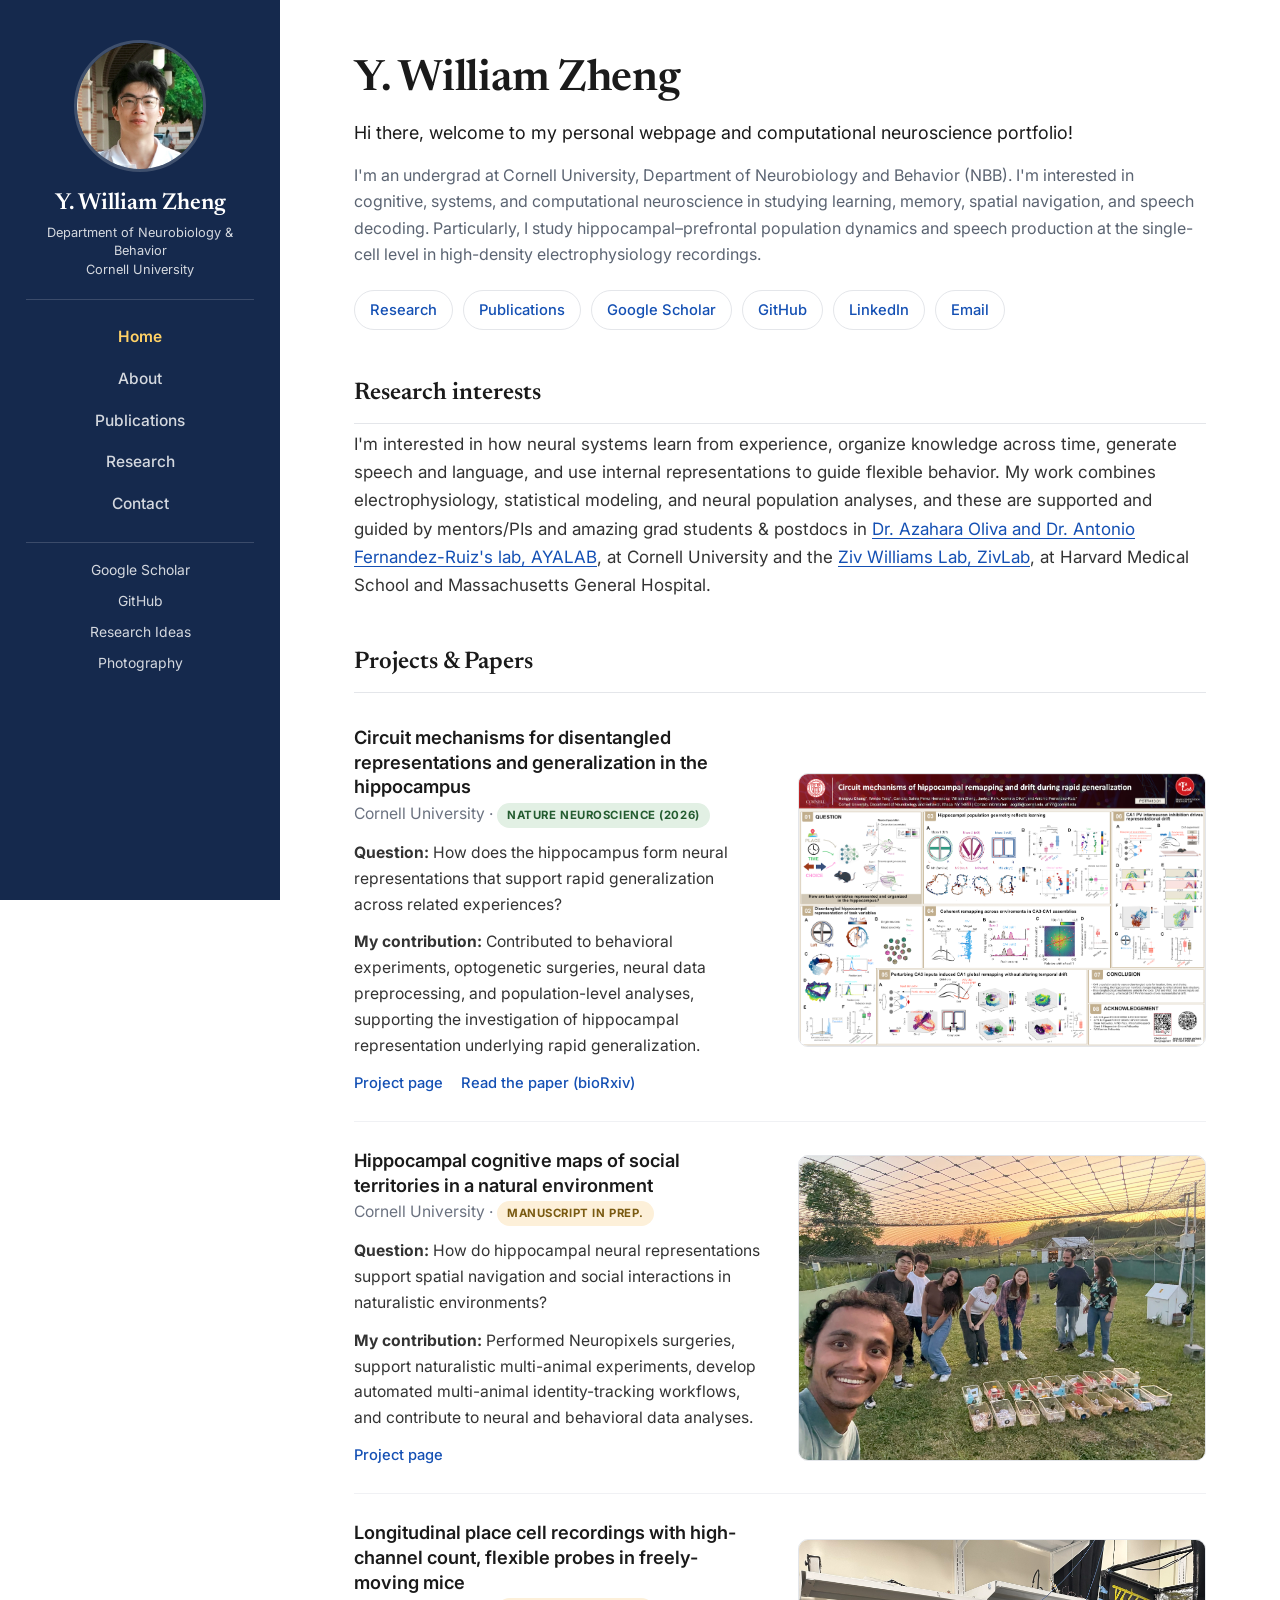
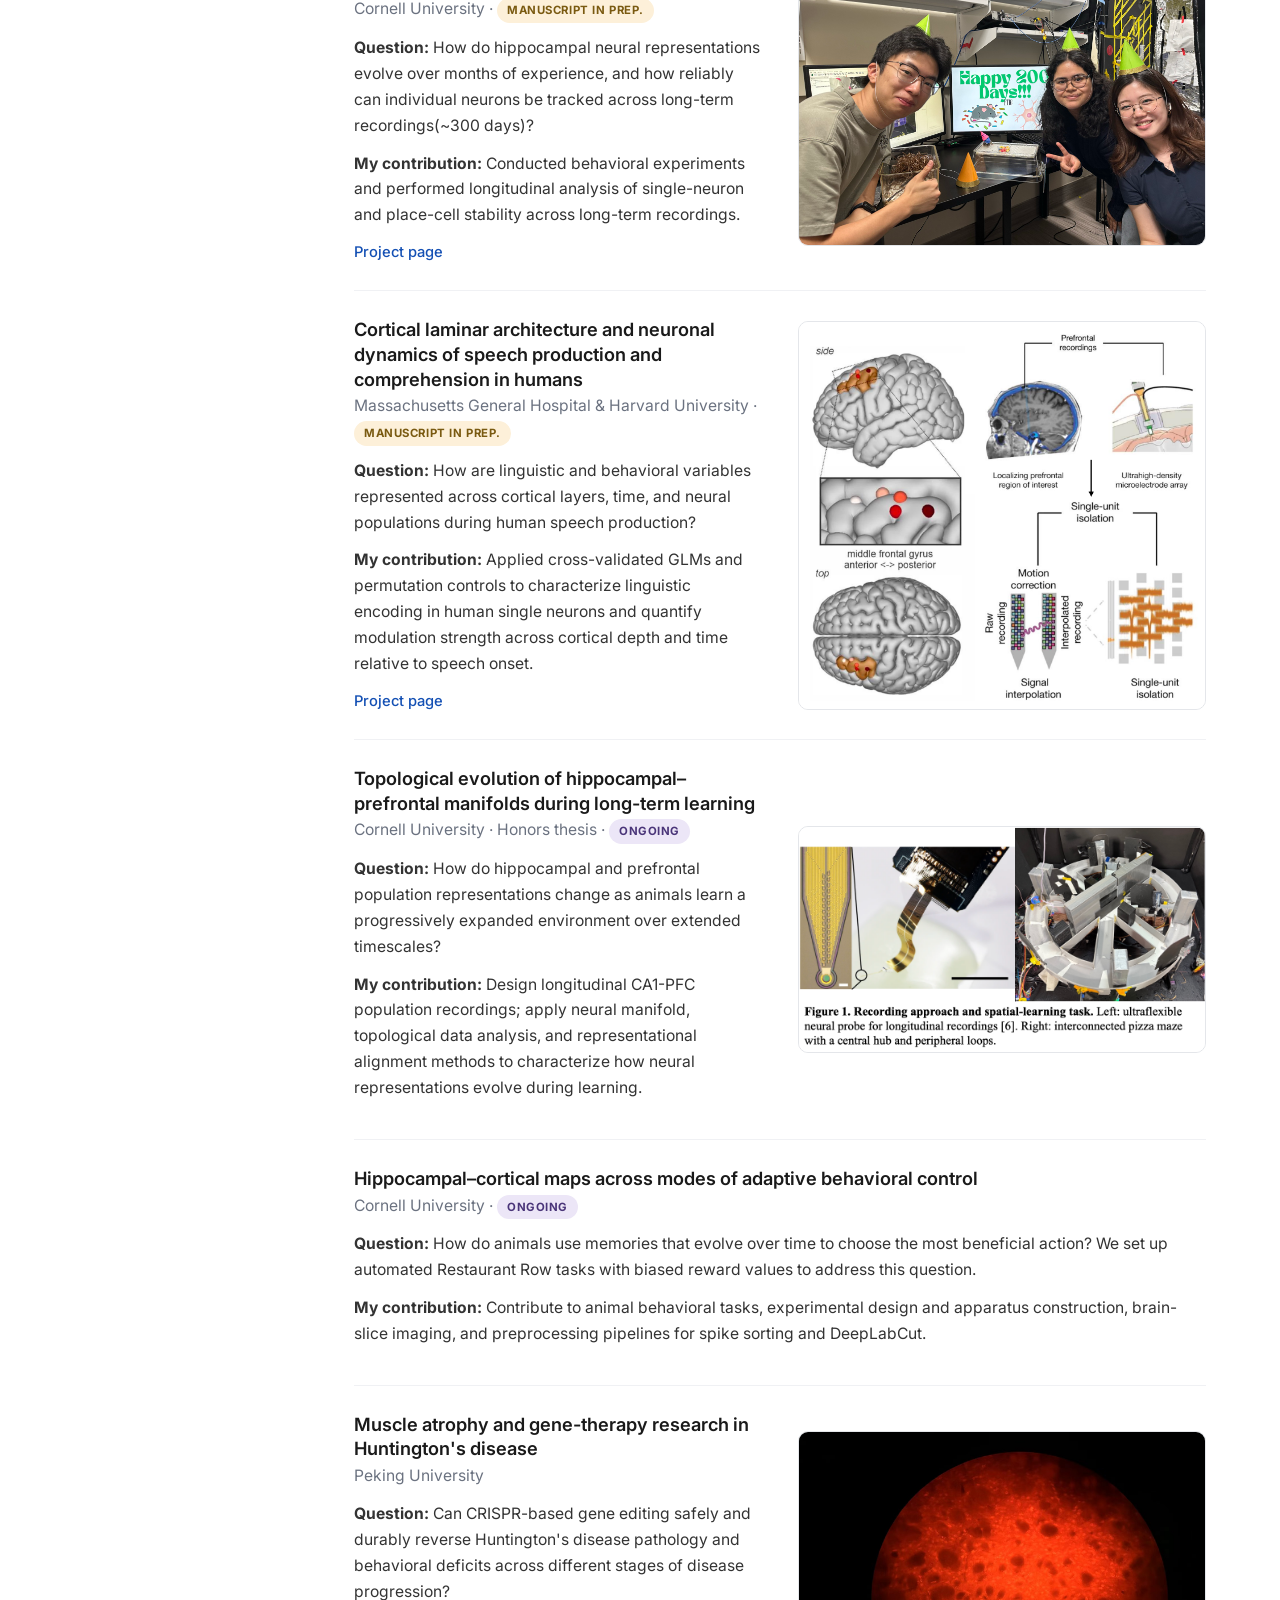
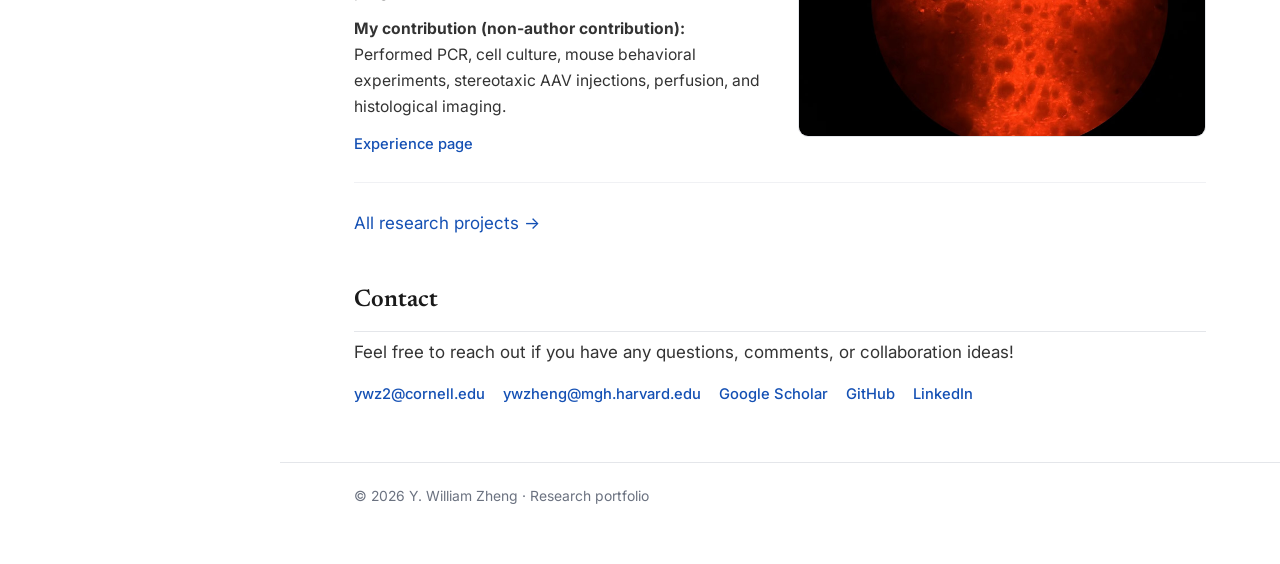
==== index.html @ bdf17de5 "feat(home): add honors thesis figure to home page card" ====
<!DOCTYPE html>
<html lang="en">
<head>
    <meta charset="UTF-8">
    <meta name="viewport" content="width=device-width, initial-scale=1.0">
    <title>Y. William Zheng | Computational Neuroscience Research</title>
    <meta name="description" content="Research portfolio of Y. William Zheng, a Cornell undergraduate studying neural population dynamics, memory, navigation, speech, and language using electrophysiology and computational modeling.">
    <meta name="author" content="Y. William Zheng">
    <link rel="canonical" href="https://williamyixiangzheng.github.io/WYZ-Neuro-Portfolio/">
    <meta name="google-site-verification" content="AmFQ4_zgq5oTHg2fsZ6iu706X5V8SaNSujePsSS-taU" />
    <meta property="og:title" content="Y. William Zheng | Computational Neuroscience Research">
    <meta property="og:description" content="Research portfolio of Y. William Zheng, a Cornell undergraduate studying neural population dynamics, memory, navigation, speech, and language using electrophysiology and computational modeling.">
    <meta property="og:url" content="https://williamyixiangzheng.github.io/WYZ-Neuro-Portfolio/">
    <meta property="og:type" content="website">
    <link rel="preconnect" href="https://fonts.googleapis.com">
    <link rel="preconnect" href="https://fonts.gstatic.com" crossorigin>
    <link href="https://fonts.googleapis.com/css2?family=Inter:wght@400;500;600;700&family=Newsreader:opsz,wght@6..72,400;6..72,500;6..72,600;6..72,700&display=swap" rel="stylesheet">
    <link rel="stylesheet" href="assets/site.css">
</head>
<body>
    <a class="skip-link" href="#main">Skip to main content</a>

    <aside class="sidebar">
        <a href="index.html"><img class="avatar" src="picture/william_profile_pic.jpg" alt="Portrait of Y. William Zheng"></a>
        <p class="name">Y. William Zheng</p>
        <p class="tag">Department of Neurobiology &amp; Behavior<br>Cornell University</p>
        <nav aria-label="Main">
            <a href="index.html" aria-current="page">Home</a>
            <a href="about.html">About</a>
            <a href="publications.html">Publications</a>
            <a href="research.html">Research</a>
            <a href="index.html#contact">Contact</a>
        </nav>
        <div class="side-links">
            <a href="https://scholar.google.com/citations?user=ODMxjj0AAAAJ&amp;hl=en" target="_blank" rel="noreferrer">Google Scholar</a>
            <a href="https://github.com/williamyixiangzheng" target="_blank" rel="noreferrer">GitHub</a>
            <a href="writing.html">Research Ideas</a>
            <a href="photography.html">Photography</a>
        </div>
    </aside>

    <div class="content">
    <header class="hero">
        <div class="wrap">
            <h1>Y. William Zheng</h1>
            <p class="role">
                Hi there, welcome to my personal webpage and computational neuroscience portfolio!
            </p>
            <p class="affil">
                I'm an undergrad at Cornell University, Department of Neurobiology and Behavior (NBB). I'm interested in
                cognitive, systems, and computational neuroscience in studying learning, memory, spatial navigation, and speech decoding.
                Particularly, I study hippocampal&ndash;prefrontal population dynamics and speech production at the single-cell level in
                high-density electrophysiology recordings. 
            </p>
            <div class="hero-links">
                <a href="research.html">Research</a>
                <a href="publications.html">Publications</a>
                    <a href="https://scholar.google.com/citations?user=ODMxjj0AAAAJ&amp;hl=en" target="_blank" rel="noreferrer">Google Scholar</a>
                <a href="https://github.com/williamyixiangzheng" target="_blank" rel="noreferrer">GitHub</a>
                <a href="https://www.linkedin.com/in/ywilliamzheng/" target="_blank" rel="noreferrer">LinkedIn</a>
                <a href="mailto:ywz2@cornell.edu">Email</a>
            </div>
        </div>
    </header>

    <main id="main">
        <section>
            <div class="wrap">
                <h2>Research interests</h2>
                <p>
                    I'm interested in how neural systems learn from experience, organize knowledge across
                    time, generate speech and language, and use internal representations to guide flexible
                    behavior. My work combines electrophysiology, statistical modeling, and neural population
                    analyses, and these are supported and guided by mentors/PIs and amazing grad students & postdocs
                    in <a class="underlined" href="https://braincomputation.org/" target="_blank" rel="noreferrer">Dr. Azahara Oliva and Dr. Antonio Fernandez-Ruiz's lab, AYALAB</a>, at Cornell University and
                    the <a class="underlined" href="https://zivwilliams.mgh.harvard.edu/" target="_blank" rel="noreferrer">Ziv Williams Lab, ZivLab</a>, at Harvard Medical School and Massachusetts General Hospital.
                </p>
            </div>
        </section>

        <section>
            <div class="wrap">
                <h2>Projects & Papers</h2>

                <div class="featured">
                    <article class="card card--figure">
                        <div class="card-text">
                            <div class="card-head">
                                <h3><a href="Project_Drift.html">Circuit mechanisms for disentangled representations and generalization in the hippocampus</a></h3>
                            </div>
                            <p class="card-meta">Cornell University &middot; <span class="pill pill--published">Nature Neuroscience (2026)</span></p>
                            <p>
                                <strong>Question:</strong> How does the hippocampus form neural representations that support rapid generalization across related experiences?
                            </p>
                            <p><strong>My contribution:</strong> Contributed to behavioral experiments, optogenetic surgeries, neural data preprocessing,
                            and population-level analyses, supporting the investigation of hippocampal representation underlying rapid generalization.</p>
                            <div class="row-links">
                                <a href="Project_Drift.html">Project page</a>
                                <a href="https://www.biorxiv.org/content/10.1101/2025.03.15.643456v1" target="_blank" rel="noreferrer">Read the paper (bioRxiv)</a>
                            </div>
                        </div>
                        <figure class="card-figure">
                            <img src="picture/sfn_2025_drift.png" alt="Poster presented at the 2025 Society for Neuroscience meeting, showing analyses of hippocampal population coding" loading="lazy">
                        </figure>
                    </article>

                    <article class="card card--figure">
                        <div class="card-text">
                            <div class="card-head">
                                <h3><a href="Project_Fieldwork.html">Hippocampal cognitive maps of social territories in a natural environment</a></h3>
                            </div>
                            <p class="card-meta">Cornell University &middot; <span class="pill pill--prep">manuscript in prep.</span></p>
                            <p>
                                <strong>Question:</strong> How do hippocampal neural representations support spatial navigation and social interactions in naturalistic environments? 
                            </p>
                            <p><strong>My contribution:</strong> Performed Neuropixels surgeries, support naturalistic multi-animal experiments, 
                            develop automated multi-animal identity-tracking workflows, and contribute to neural and behavioral data analyses.</p>
                            <div class="row-links"><a href="Project_Fieldwork.html">Project page</a></div>
                        </div>
                        <figure class="card-figure">
                            <img src="picture/field_pic.jpg" alt="The research team in the outdoor field enclosure used for naturalistic multi-animal experiments" loading="lazy">
                        </figure>
                    </article>

                    <article class="card card--figure">
                        <div class="card-text">
                            <div class="card-head">
                                <h3><a href="Project_Fabrication.html">Longitudinal place cell recordings with high-channel count, flexible probes in freely-moving mice</a></h3>
                            </div>
                            <p class="card-meta">Cornell University &middot; <span class="pill pill--prep">manuscript in prep.</span></p>
                            <p>
                                <strong>Question:</strong> How do hippocampal neural representations evolve over months of experience, and how reliably can individual
                                neurons be tracked across long-term recordings(~300 days)?
                            </p>
                            <p><strong>My contribution:</strong> Conducted behavioral experiments and performed longitudinal analysis of single-neuron
                            and place-cell stability across long-term recordings.</p>
                            <div class="row-links"><a href="Project_Fabrication.html">Project page</a></div>
                        </div>
                        <figure class="card-figure">
                            <img src="picture/200days.jpg" alt="Lab members celebrating 200 days of continuous neural recording from one animal" loading="lazy">
                        </figure>
                    </article>

                    <article class="card card--figure">
                        <div class="card-text">
                            <div class="card-head">
                                <h3><a href="Project_Speech.html">Cortical laminar architecture and neuronal dynamics of speech production and comprehension in humans</a></h3>
                            </div>
                            <p class="card-meta">Massachusetts General Hospital &amp; Harvard University &middot; <span class="pill pill--prep">manuscript in prep.</span></p>
                            <p>
                                <strong>Question:</strong> How are linguistic and behavioral variables represented across cortical layers, time, 
                                and neural populations during human speech production?
                            </p>
                            <p><strong>My contribution:</strong> Applied cross-validated GLMs and permutation controls to characterize
                            linguistic encoding in human single neurons and quantify modulation strength across cortical depth and
                            time relative to speech onset.</p>
                            <div class="row-links"><a href="Project_Speech.html">Project page</a></div>
                        </div>
                        <figure class="card-figure">
                            <img src="picture/SC_GLMs_abstract_pic.png" alt="Recording approach: microelectrode sites in the posterior middle frontal gyrus shown on side and top brain views, MRI localization of the prefrontal region of interest, an ultrahigh-density microelectrode array, and the motion-correction and single-unit isolation pipeline" loading="lazy">
                        </figure>
                    </article>

                    <article class="card card--figure">
                        <div class="card-text">
                            <div class="card-head">
                                <h3>Topological evolution of hippocampal&ndash;prefrontal manifolds during long-term learning</h3>
                            </div>
                            <p class="card-meta">Cornell University &middot; Honors thesis &middot; <span class="pill pill--ongoing">ongoing</span></p>
                            <p>
                                <strong>Question:</strong> How do hippocampal and prefrontal population representations change as animals
                                learn a progressively expanded environment over extended timescales?
                            </p>
                            <p><strong>My contribution:</strong> Design longitudinal CA1-PFC population recordings; 
                                apply neural manifold, topological data analysis, and representational alignment methods
                                to characterize how neural representations evolve during learning.</p>
                        </div>
                        <figure class="card-figure">
                            <img src="picture/honor_pic.png" alt="Recording approach and spatial-learning task: an ultraflexible neural probe for longitudinal recordings (left) and an interconnected pizza maze with a central hub and peripheral loops (right)" loading="lazy">
                        </figure>
                    </article>

                    <article class="card">
                        <div class="card-text">
                            <div class="card-head">
                                <h3>Hippocampal&ndash;cortical maps across modes of adaptive behavioral control</h3>
                            </div>
                            <p class="card-meta">Cornell University &middot; <span class="pill pill--ongoing">ongoing</span></p>
                            <p>
                                <strong>Question:</strong> How do animals use memories that evolve over time to choose the most beneficial action?
                                We set up automated Restaurant Row tasks with biased reward values to address this question.
                            </p>
                            <p><strong>My contribution:</strong> Contribute to animal behavioral tasks, experimental design and apparatus construction,
                            brain-slice imaging, and preprocessing pipelines for spike sorting and DeepLabCut.</p>
                        </div>
                    </article>

                    <article class="card card--figure">
                        <div class="card-text">
                            <div class="card-head">
                                <h3><a href="Research_In_Peking_University.html">Muscle atrophy and gene-therapy research in Huntington's disease</a></h3>
                            </div>
                            <p class="card-meta">Peking University</p>
                            <p>
                                <strong>Question:</strong> Can CRISPR-based gene editing safely and durably reverse Huntington's disease pathology and behavioral
                                deficits across different stages of disease progression?
                            </p>
                            <p><strong>My contribution (non-author contribution):</strong> Performed PCR, cell culture, mouse behavioral experiments, 
                            stereotaxic AAV injections, perfusion, and histological imaging.</p>
                            <div class="row-links"><a href="Research_In_Peking_University.html">Experience page</a></div>
                        </div>
                        <figure class="card-figure">
                            <img src="picture/pek_striatum.JPG" alt="Fluorescence image of a mouse brain section showing labelling in the striatum" loading="lazy">
                        </figure>
                    </article>
                </div>

                <p style="margin-top:26px;"><a href="research.html">All research projects &rarr;</a></p>
            </div>
        </section>

        <section id="contact">
            <div class="wrap">
                <h2>Contact</h2>
                <p>
                    Feel free to reach out if you have any questions, comments, or collaboration ideas!
                </p>
                <div class="row-links">
                    <a href="mailto:ywz2@cornell.edu">ywz2@cornell.edu</a>
                    <a href="mailto:ywzheng@mgh.harvard.edu">ywzheng@mgh.harvard.edu</a>
                    <a href="https://scholar.google.com/citations?user=ODMxjj0AAAAJ&amp;hl=en" target="_blank" rel="noreferrer">Google Scholar</a>
                    <a href="https://github.com/williamyixiangzheng" target="_blank" rel="noreferrer">GitHub</a>
                    <a href="https://www.linkedin.com/in/ywilliamzheng/" target="_blank" rel="noreferrer">LinkedIn</a>
                </div>
            </div>
        </section>
    </main>

    <footer>
        <div class="wrap">
            &copy; 2026 Y. William Zheng &middot; Research portfolio
        </div>
    </footer>
    </div>
</body>
</html>
---- assets/site.css ----
/* ==========================================================================
   Y. William Zheng — research portfolio
   Shared stylesheet. Every page links this file; no page defines its own
   colours, spacing, or nav styles.
   ========================================================================== */

:root {
    --bg: #ffffff;
    --ink: #1a1a1a;
    --body: #333333;
    --muted: #5b6472;
    --soft: #6b7280;
    --line: #e4e6ea;
    --line-soft: #f0f1f4;
    --accent: #1450b4;
    --accent-dark: #0f3d8a;
    --sidebar: #15294d;
    --sidebar-soft: rgba(255, 255, 255, 0.82);
    --sidebar-line: rgba(255, 255, 255, 0.16);
    --sidebar-active: #ffd166;
    --sidebar-w: 280px;
    --max: 900px;
    --focus: #b45309;
}

* { box-sizing: border-box; }

html {
    overflow-y: scroll;
    -webkit-text-size-adjust: 100%;
}

body {
    margin: 0;
    color: var(--ink);
    background: var(--bg);
    font-family: "Inter", -apple-system, BlinkMacSystemFont, "Segoe UI", sans-serif;
    line-height: 1.65;
    font-size: 17px;
    overflow-wrap: break-word;
}

a { color: var(--accent); text-decoration: none; }
a:hover { text-decoration: underline; }

/* Visible keyboard focus everywhere, including inside the dark sidebar. */
a:focus-visible,
button:focus-visible {
    outline: 3px solid var(--focus);
    outline-offset: 2px;
    border-radius: 3px;
}
.sidebar a:focus-visible { outline-color: var(--sidebar-active); }

.skip-link {
    position: absolute;
    left: -9999px;
    top: 0;
    z-index: 100;
    background: #fff;
    color: var(--accent);
    padding: 10px 16px;
    font-weight: 600;
}
.skip-link:focus { left: 8px; top: 8px; }

.wrap {
    max-width: var(--max);
    margin: 0 auto;
    padding: 0 24px;
}

/* ---------- Sidebar ---------- */
.sidebar {
    position: fixed;
    top: 0;
    left: 0;
    width: var(--sidebar-w);
    height: 100vh;
    background: var(--sidebar);
    color: #fff;
    display: flex;
    flex-direction: column;
    align-items: center;
    text-align: center;
    padding: 40px 26px;
    overflow-y: auto;
}

.sidebar .avatar {
    width: 132px;
    height: 132px;
    border-radius: 50%;
    object-fit: cover;
    display: block;
    border: 3px solid rgba(255, 255, 255, 0.18);
    margin-bottom: 18px;
}

.sidebar .name {
    font-family: "Newsreader", Georgia, serif;
    font-weight: 600;
    font-size: 1.45rem;
    line-height: 1.2;
    margin: 0 0 6px;
    color: #fff;
}

.sidebar .tag {
    color: var(--sidebar-soft);
    font-size: 0.8rem;
    line-height: 1.45;
    margin: 0 0 20px;
}

.sidebar nav {
    width: 100%;
    border-top: 1px solid var(--sidebar-line);
    padding-top: 16px;
}

.sidebar nav a {
    display: block;
    color: var(--sidebar-soft);
    font-size: 0.97rem;
    font-weight: 500;
    padding: 8px 0;
    border-radius: 6px;
}
.sidebar nav a:hover { color: #fff; text-decoration: none; }
.sidebar nav a[aria-current="page"] {
    color: var(--sidebar-active);
    font-weight: 600;
}

.sidebar .side-links {
    width: 100%;
    margin-top: 18px;
    padding-top: 16px;
    border-top: 1px solid var(--sidebar-line);
    display: flex;
    flex-direction: column;
    gap: 8px;
}
.sidebar .side-links a {
    color: var(--sidebar-soft);
    font-size: 0.87rem;
}
.sidebar .side-links a:hover { color: #fff; }

.content { margin-left: var(--sidebar-w); }

/* ---------- Page furniture ---------- */
.page { padding: 52px 0 24px; }

h1 {
    font-family: "Newsreader", Georgia, serif;
    font-weight: 600;
    font-size: clamp(2rem, 5vw, 2.7rem);
    line-height: 1.12;
    margin: 0 0 12px;
    letter-spacing: -0.01em;
}

.lead {
    color: var(--muted);
    font-size: 1.05rem;
    margin: 0 0 8px;
}

h2 {
    font-family: "Newsreader", Georgia, serif;
    font-weight: 600;
    font-size: 1.5rem;
    margin: 44px 0 6px;
    padding-bottom: 10px;
    border-bottom: 1px solid var(--line);
}

h3 {
    font-size: 1.14rem;
    font-weight: 600;
    line-height: 1.35;
    margin: 2px 0 8px;
}
h3 a { color: var(--ink); }
h3 a:hover { color: var(--accent); }

h4 {
    font-size: 0.76rem;
    font-weight: 700;
    letter-spacing: 0.07em;
    text-transform: uppercase;
    color: var(--soft);
    margin: 18px 0 6px;
}

p { color: var(--body); margin: 0 0 16px; }

.prose li { color: var(--body); margin-bottom: 6px; }
.prose ul, .prose ol { padding-left: 22px; margin: 0 0 16px; }

/* ---------- Hero (home) ---------- */
.hero { padding: 56px 0 0; }
.hero h1 { margin-bottom: 14px; }
.hero .role {
    font-size: 1.12rem;
    color: var(--ink);
    margin: 0 0 14px;
}
.hero .affil { color: var(--muted); font-size: 1rem; }

.hero-links {
    display: flex;
    flex-wrap: wrap;
    gap: 10px;
    margin-top: 22px;
}
.hero-links a {
    font-size: 0.92rem;
    font-weight: 500;
    padding: 7px 15px;
    border: 1px solid var(--line);
    border-radius: 999px;
    color: var(--accent);
}
.hero-links a:hover {
    text-decoration: none;
    border-color: var(--accent);
    background: #f5f8fe;
}

/* ---------- Status pills ---------- */
.pill {
    display: inline-block;
    font-size: 0.71rem;
    font-weight: 700;
    letter-spacing: 0.05em;
    text-transform: uppercase;
    padding: 3px 10px;
    border-radius: 999px;
    white-space: nowrap;
    background: #eef1f6;
    color: #3c4757;
}
.pill--published { background: #e2f0e4; color: #245c30; }
.pill--preprint  { background: #dfeaf9; color: #17427e; }
.pill--review    { background: #dfeaf9; color: #17427e; }
.pill--prep      { background: #fdf0d9; color: #7a5a11; }
.pill--ongoing   { background: #ece6f7; color: #4a3579; }
.pill--earlier   { background: #eef1f6; color: #3c4757; }
.pill--concept   { background: #f4eee8; color: #6b4a2c; }

/* ---------- Project cards ---------- */
.card {
    padding: 26px 0;
    border-bottom: 1px solid var(--line);
}
.card:last-of-type { border-bottom: none; }

.card-head {
    display: flex;
    flex-wrap: wrap;
    align-items: baseline;
    gap: 10px;
    margin-bottom: 2px;
}
.card-head h3 { margin: 0; }

.card-meta {
    font-size: 0.86rem;
    color: var(--soft);
    margin: 0 0 10px;
}

/* Card header: output type, then venue/status, then the author line.
   The project title stays the visual anchor; this is supporting context. */
.card-byline { margin: 0 0 14px; }

.card-byline .kind {
    display: block;
    font-size: 0.74rem;
    font-weight: 700;
    letter-spacing: 0.07em;
    text-transform: uppercase;
    color: var(--soft);
    margin-bottom: 1px;
}

.card-byline .venue {
    display: block;
    font-size: 0.88rem;
    color: var(--muted);
}

.card-byline .authors {
    display: block;
    font-size: 0.86rem;
    line-height: 1.5;
    color: var(--muted);
    margin-top: 5px;
}
/* The portfolio owner, emphasised within the author list. */
.card-byline .authors .me { font-weight: 700; color: var(--ink); }

/* Marks equal contribution; explained by .eq-note under the list. */
.card-byline .authors .eq { font-weight: 400; }

.eq-note {
    font-size: 0.79rem;
    color: var(--soft);
    margin-top: 3px;
}

.card p { margin: 0 0 12px; font-size: 0.98rem; }

.card ul {
    margin: 0 0 12px;
    padding-left: 20px;
}
.card li {
    color: var(--body);
    font-size: 0.96rem;
    margin-bottom: 5px;
}

/* Home featured cards: one project per row. A project with a shareable image
   (.card--figure) shows text on the left and the image on the right; the rest
   span the full row. Stacks to text-then-image on narrow screens. */
.featured .card { border-bottom: 1px solid var(--line-soft); }
.featured .card--figure {
    display: grid;
    grid-template-columns: minmax(0, 1fr) minmax(0, 1fr);
    gap: 0 36px;
    align-items: center;
}
.card-figure { margin: 0; }
@media (max-width: 700px) {
    .featured .card--figure { grid-template-columns: 1fr; }
    .card-figure { margin-top: 8px; }
}

/* The homepage shows at most eight featured projects; anything beyond the eighth
   belongs on the Research page. Keep the markup to eight cards -- this rule is a
   guard, and hidden cards are still in the DOM for crawlers and screen readers. */
.featured .card:nth-child(n + 9) { display: none; }

/* Underlined body text. Offset so descenders stay legible. */
.underlined {
    text-decoration: underline;
    text-decoration-thickness: 1px;
    text-underline-offset: 3px;
}

/* ---------- Method tags ---------- */
.tags {
    list-style: none;
    display: flex;
    flex-wrap: wrap;
    gap: 6px;
    margin: 0 0 12px;
    padding: 0;
}
.tags li {
    font-size: 0.78rem;
    color: var(--muted);
    background: #f5f6f8;
    border: 1px solid var(--line);
    border-radius: 5px;
    padding: 2px 8px;
    margin: 0;
    max-width: none;
}

/* ---------- Link rows ---------- */
.row-links {
    display: flex;
    flex-wrap: wrap;
    gap: 8px 18px;
    font-size: 0.92rem;
    font-weight: 500;
}

.back-link { display: inline-block; margin-top: 32px; font-weight: 500; }

/* ---------- Figures ---------- */
figure { margin: 24px 0; }
figure img {
    width: 100%;
    height: auto;
    border-radius: 10px;
    border: 1px solid var(--line);
    display: block;
}
figcaption {
    font-size: 0.86rem;
    color: var(--muted);
    margin-top: 8px;
}

/* ---------- Photo gallery ---------- */
/* Columns rather than a grid, so portrait and landscape frames keep their own
   aspect ratios instead of being cropped to a shared cell height. */
.photo-grid {
    columns: 2;
    column-gap: 18px;
    margin-top: 28px;
}
.photo-grid .photo {
    margin: 0 0 18px;
    break-inside: avoid;
}
@media (max-width: 700px) {
    .photo-grid { columns: 1; }
}

/* ---------- Pipeline diagram (original asset, no data shown) ---------- */
.pipeline {
    list-style: none;
    display: flex;
    flex-wrap: wrap;
    align-items: stretch;
    gap: 8px;
    margin: 20px 0 24px;
    padding: 0;
}
.pipeline li {
    flex: 1 1 130px;
    font-size: 0.82rem;
    line-height: 1.4;
    color: var(--muted);
    background: #f7f8fa;
    border: 1px solid var(--line);
    border-radius: 8px;
    padding: 10px 12px;
    margin: 0;
    max-width: none;
    position: relative;
}
.pipeline li strong {
    display: block;
    color: var(--ink);
    font-size: 0.86rem;
    font-weight: 600;
    margin-bottom: 2px;
}

/* ---------- Callout ---------- */
.note {
    border-left: 3px solid var(--line);
    padding: 2px 0 2px 16px;
    margin: 20px 0;
    color: var(--muted);
    font-size: 0.94rem;
}
.note p { color: inherit; font-size: inherit; margin-bottom: 8px; }
.note p:last-child { margin-bottom: 0; }

/* Technologies / methods line closing a software entry. */
.tech {
    font-size: 0.9rem;
    color: var(--muted);
    margin-top: 14px;
}
.tech span {
    font-weight: 600;
    color: var(--ink);
}

/* ---------- Publication list ----------
   Formal, compact citation entries for the Publications page. Deliberately
   not cards: no borders, icons, or thumbnails, so the page reads like the
   publications section of an academic CV. */
.pubs {
    list-style: none;
    margin: 0 0 8px;
    padding: 0;
}

.pub {
    margin: 0 0 22px;
    padding-left: 22px;
    text-indent: -22px;   /* hanging indent, as in a printed reference list */
    max-width: none;
}
.pub:last-child { margin-bottom: 0; }

.pub-line {
    margin: 0;
    font-size: 0.97rem;
    line-height: 1.6;
    color: var(--body);
}
/* Author list wraps cleanly on narrow screens rather than overflowing. */
.pub-line .me { font-weight: 700; color: var(--ink); }

.pub-note {
    display: block;
    text-indent: 0;
    margin-top: 5px;
    font-size: 0.86rem;
    color: var(--muted);
}
.pub-note a { font-weight: 500; }

/* ---------- Citations ---------- */
.citation {
    font-size: 0.96rem;
    color: var(--body);
    margin: 0 0 8px;
}
.citation .me { font-weight: 700; }

/* ---------- Footer ---------- */
footer {
    margin-top: 56px;
    padding: 22px 0 56px;
    border-top: 1px solid var(--line);
    color: var(--soft);
    font-size: 0.87rem;
}

/* ---------- Responsive ---------- */
@media (max-width: 900px) {
    :root { --sidebar-w: 0px; }
    .sidebar {
        position: static;
        width: 100%;
        height: auto;
        padding: 26px 24px;
    }
    .sidebar .avatar { width: 104px; height: 104px; }
    .sidebar nav {
        display: flex;
        flex-wrap: wrap;
        justify-content: center;
        gap: 2px 18px;
    }
    .sidebar nav a { padding: 6px 0; }
    .sidebar .side-links { flex-direction: row; justify-content: center; gap: 18px; }
    .content { margin-left: 0; }
    .page { padding: 34px 0 16px; }
    .hero { padding: 34px 0 0; }
}

@media (max-width: 560px) {
    body { font-size: 16px; }
}

@media (prefers-reduced-motion: reduce) {
    * { animation: none !important; transition: none !important; }
}
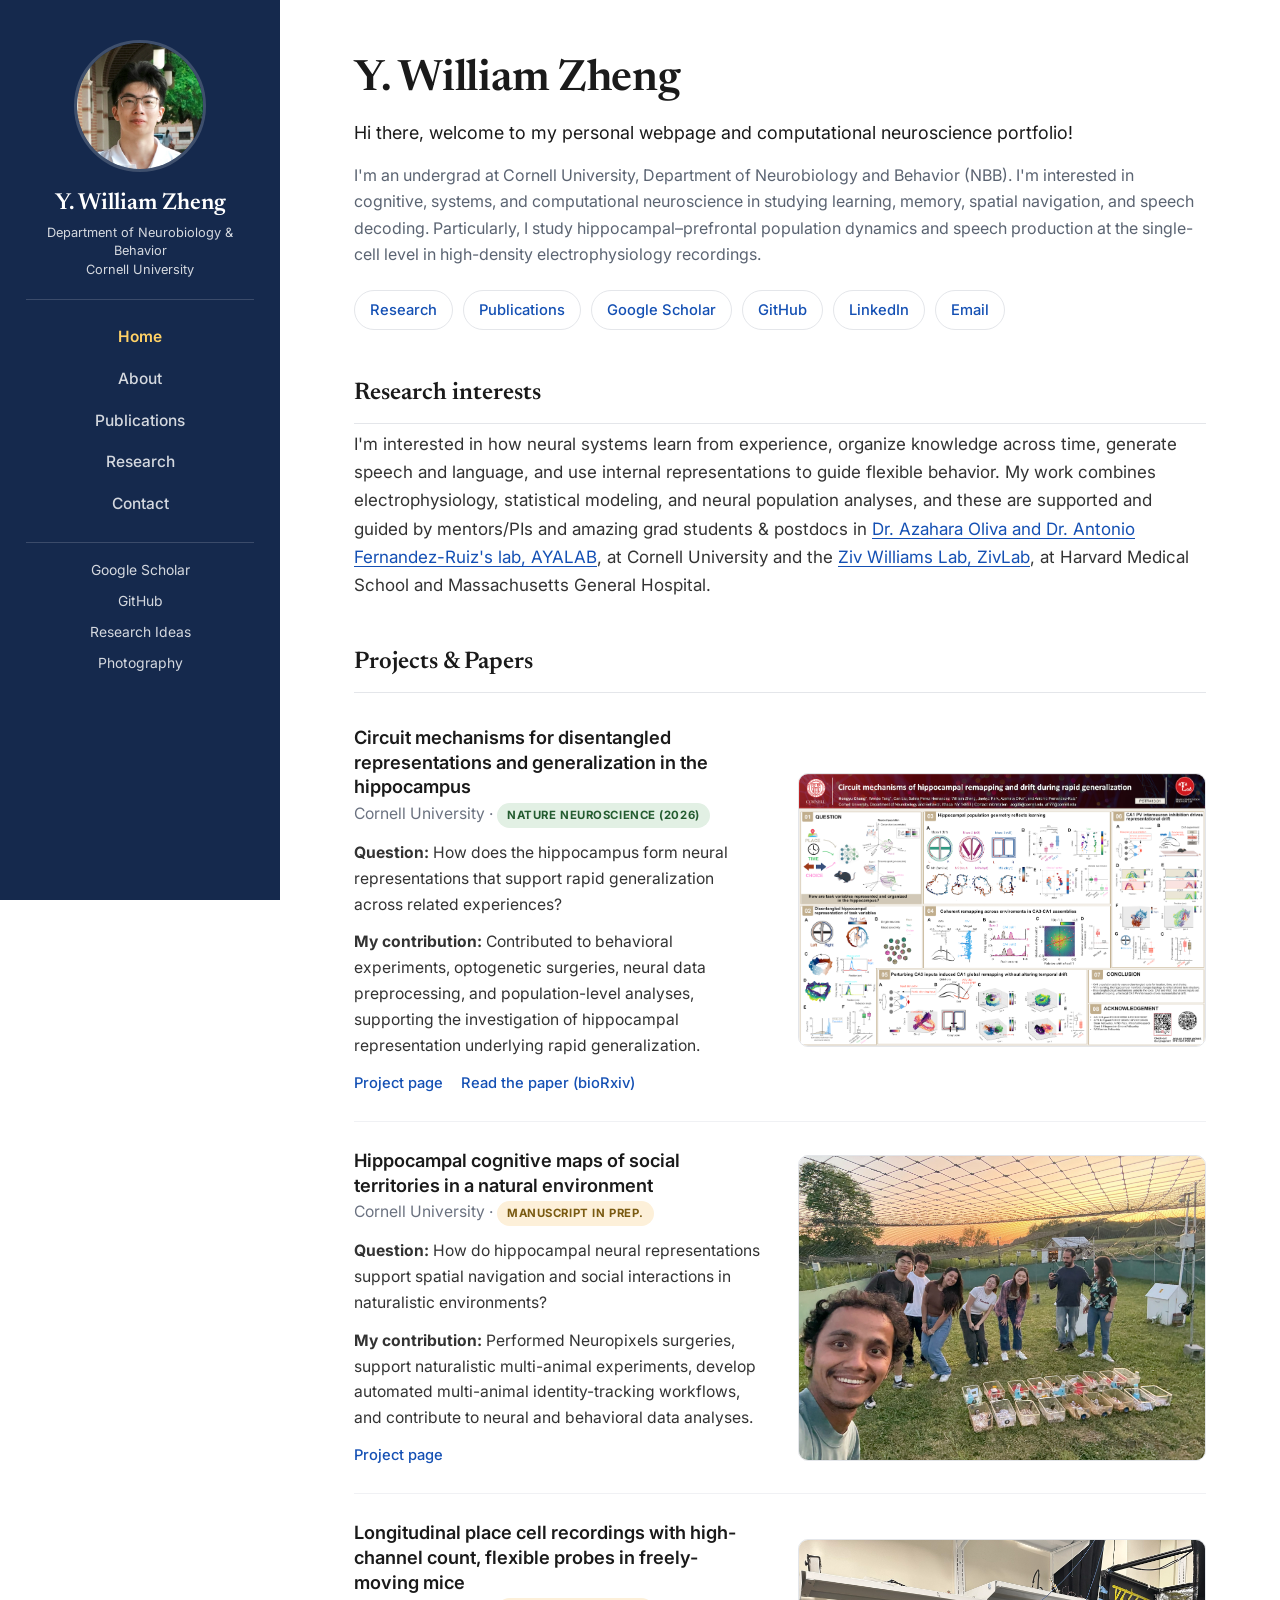
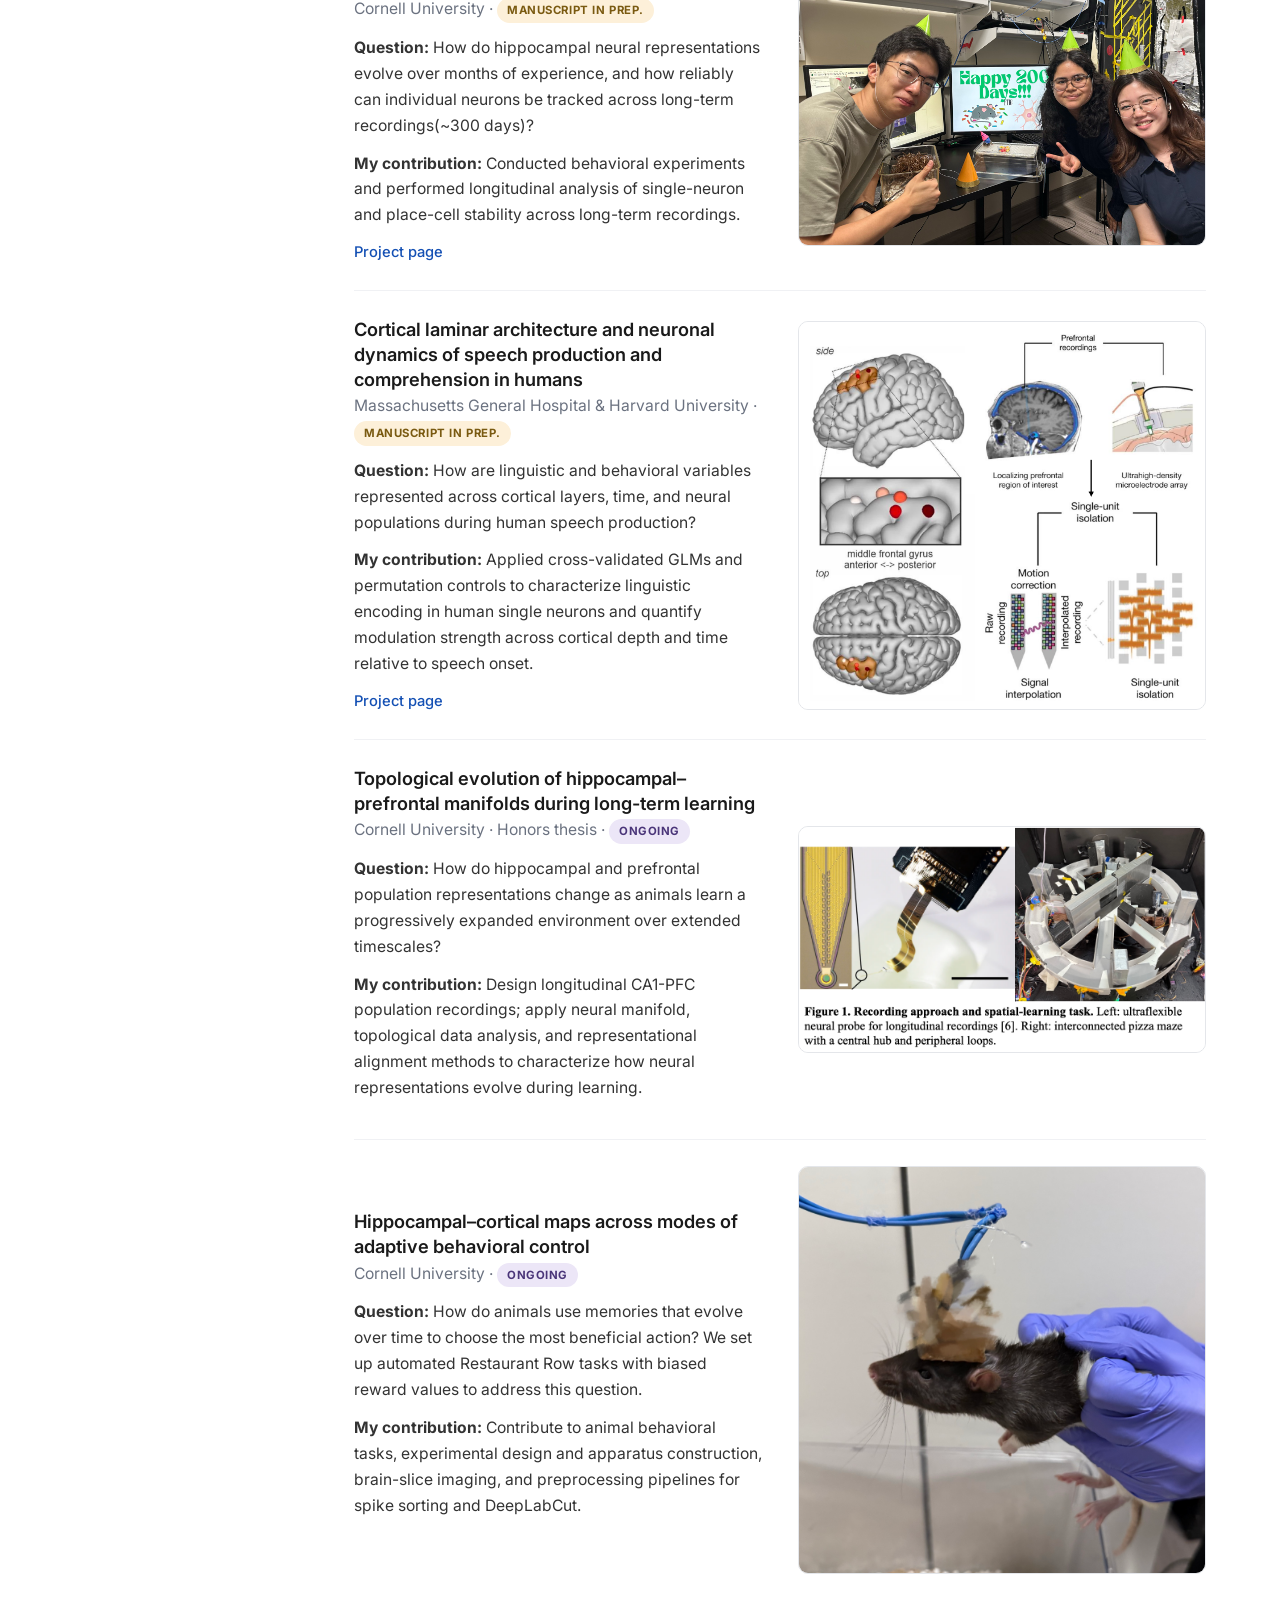
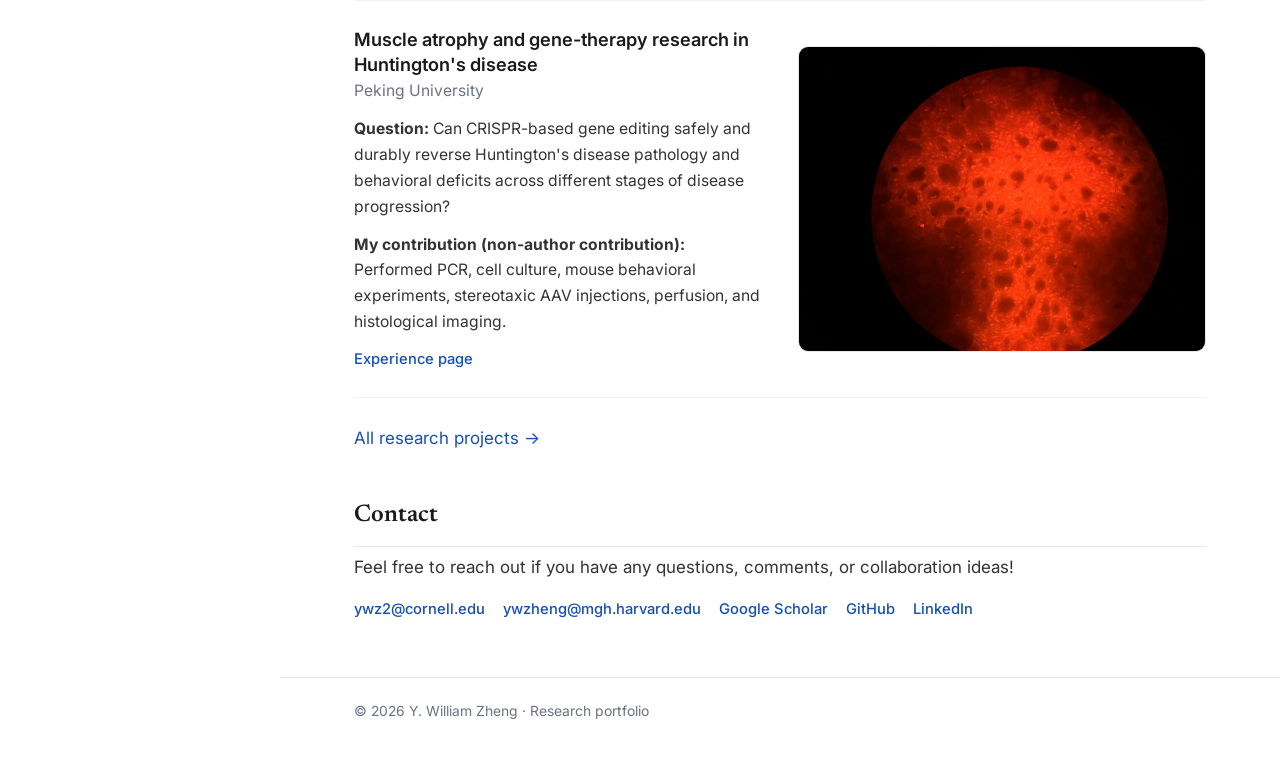
==== commit 621d9aae: "feat(home): add cognitive map control photo to home page card" ====
--- a/index.html
+++ b/index.html
@@ -180,7 +180,7 @@
                         </figure>
                     </article>
 
-                    <article class="card">
+                    <article class="card card--figure">
                         <div class="card-text">
                             <div class="card-head">
                                 <h3>Hippocampal&ndash;cortical maps across modes of adaptive behavioral control</h3>
@@ -193,6 +193,9 @@
                             <p><strong>My contribution:</strong> Contribute to animal behavioral tasks, experimental design and apparatus construction,
                             brain-slice imaging, and preprocessing pipelines for spike sorting and DeepLabCut.</p>
                         </div>
+                        <figure class="card-figure">
+                            <img src="picture/cog_control_pic.jpg" alt="A rat with a tethered head-mounted recording implant, held in a gloved hand" loading="lazy">
+                        </figure>
                     </article>
 
                     <article class="card card--figure">
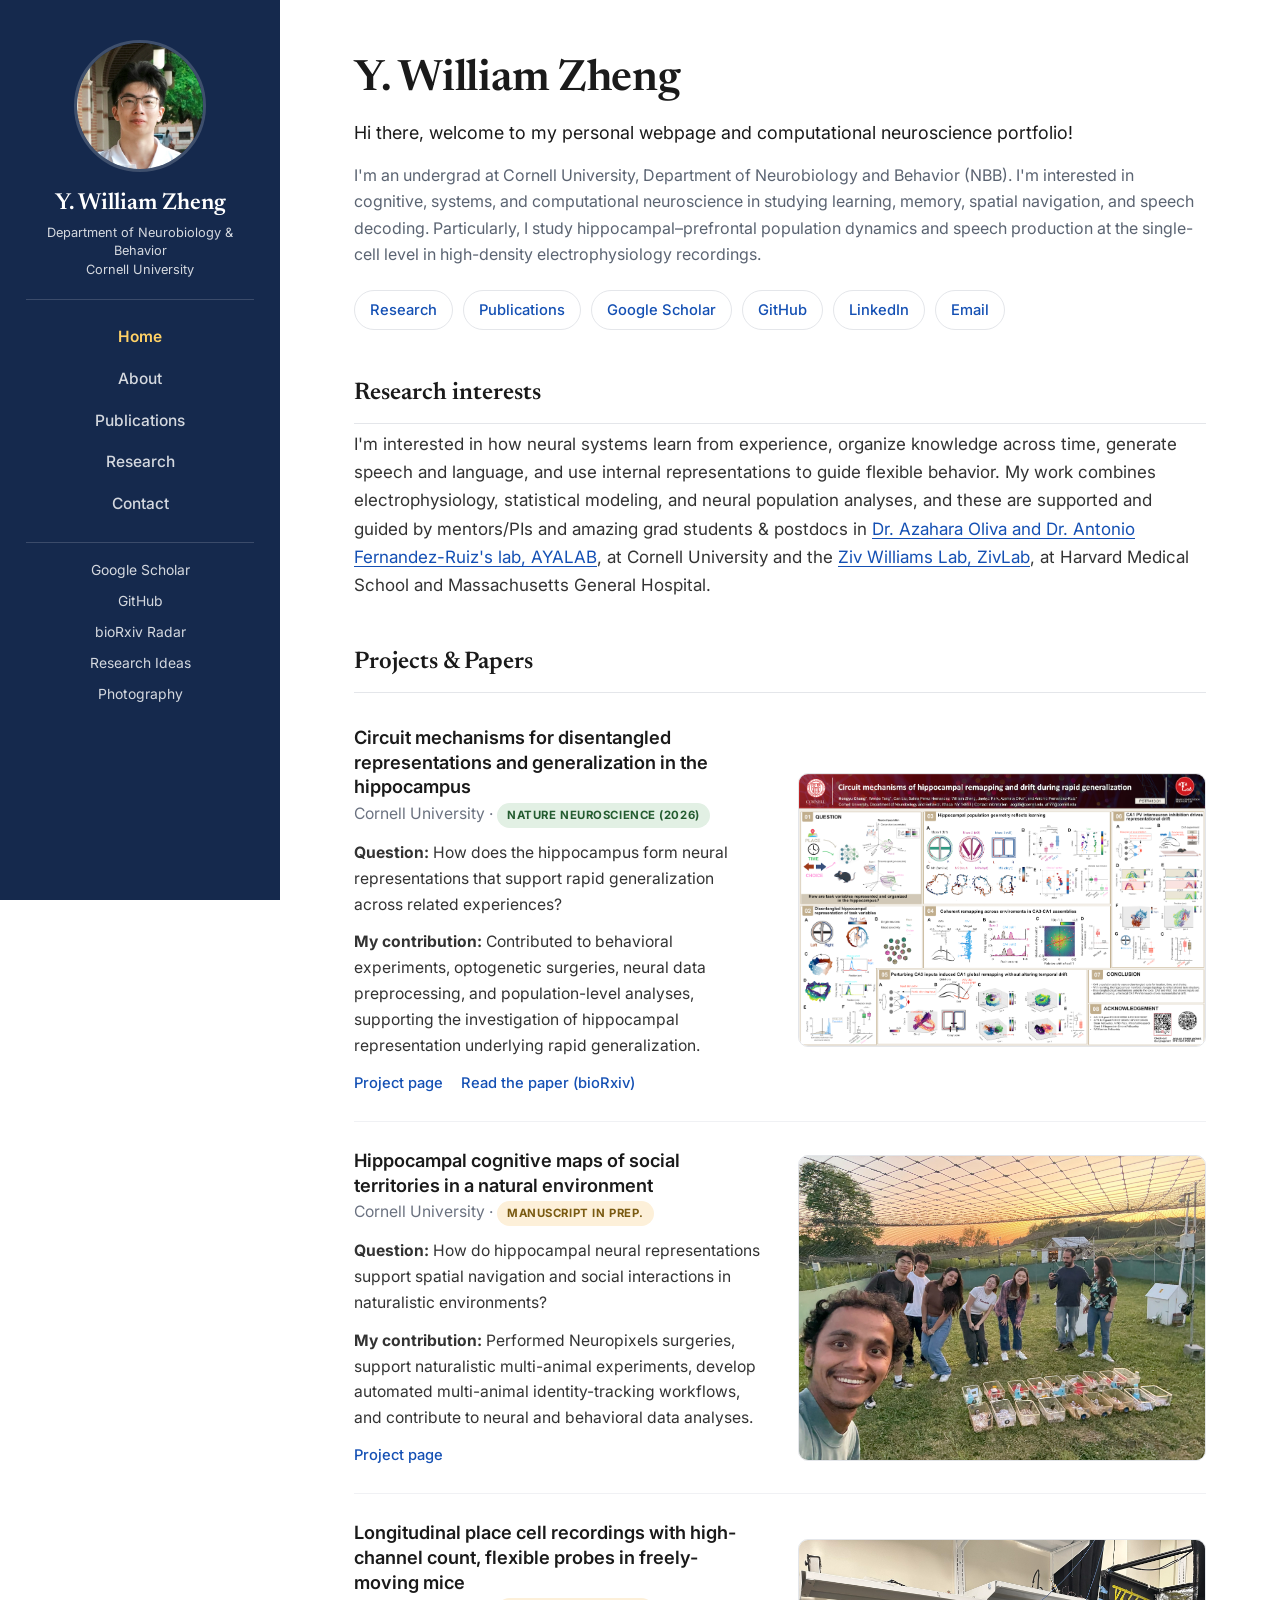
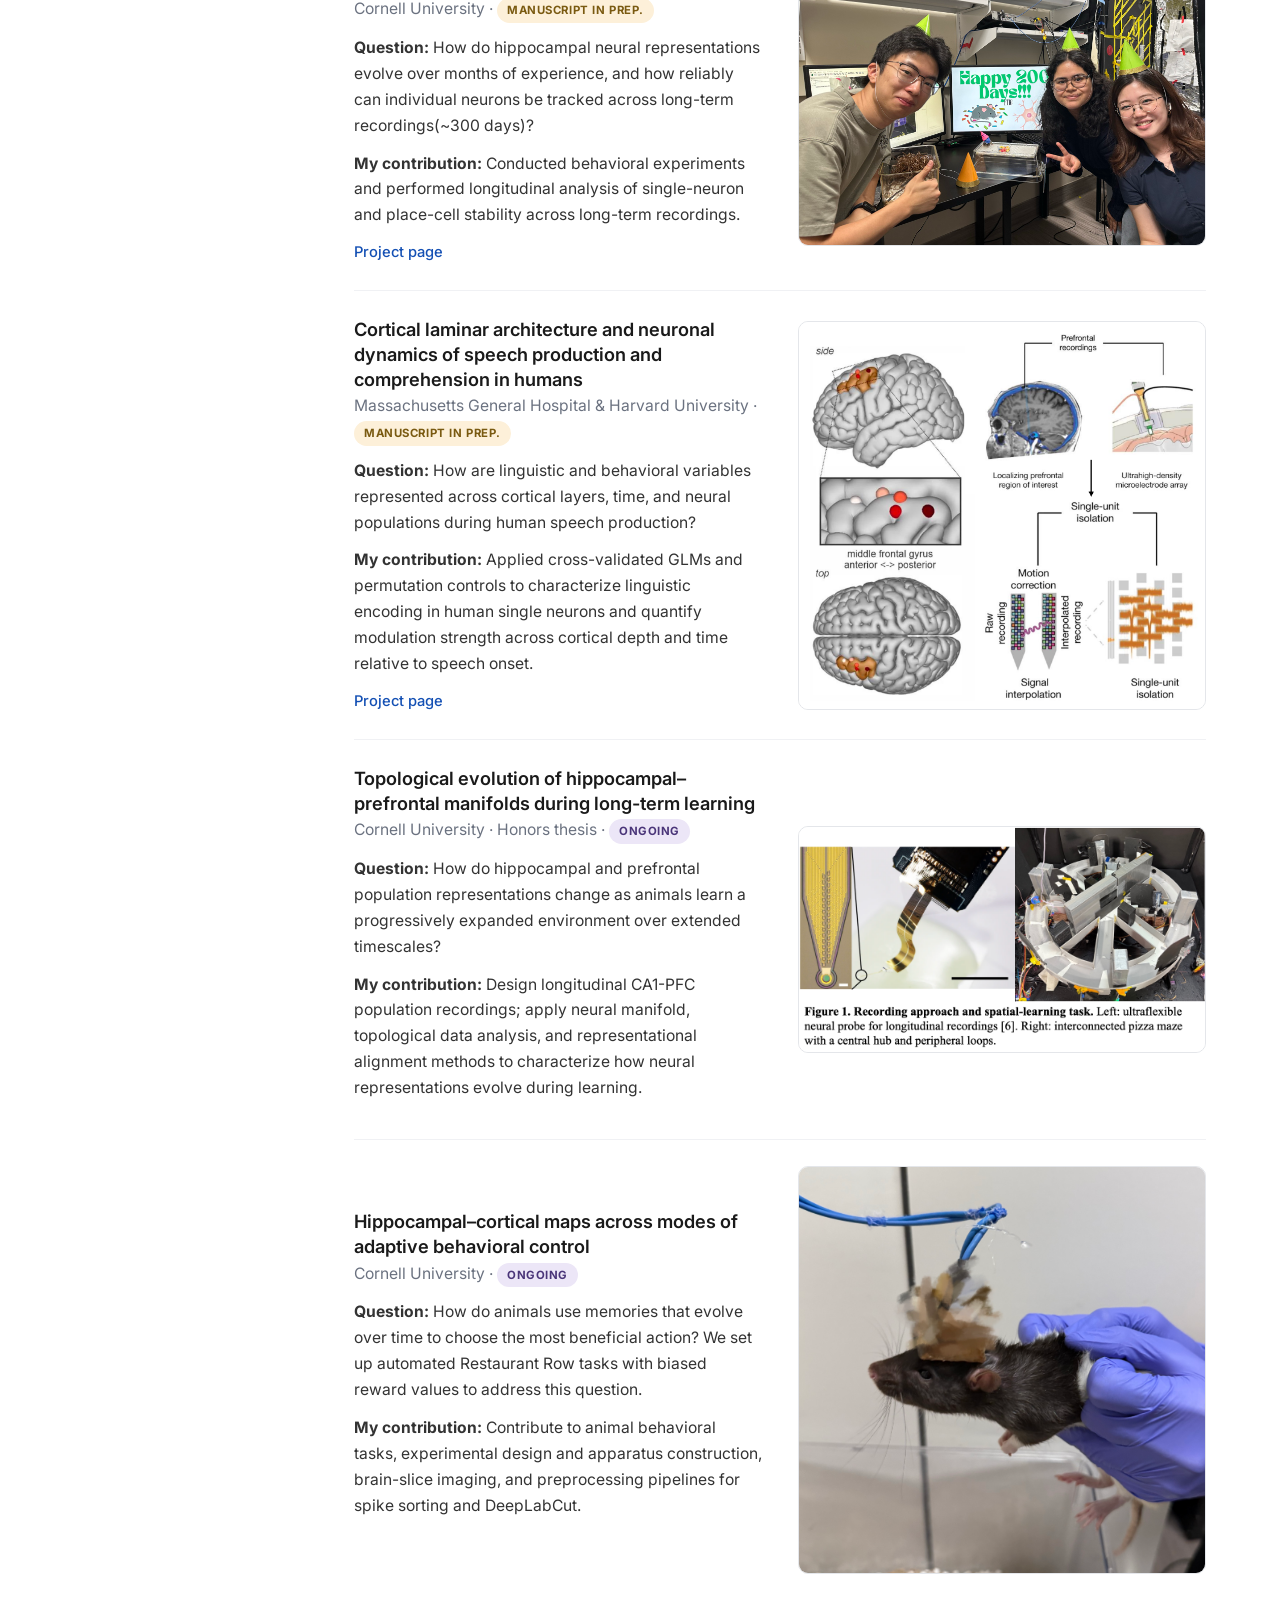
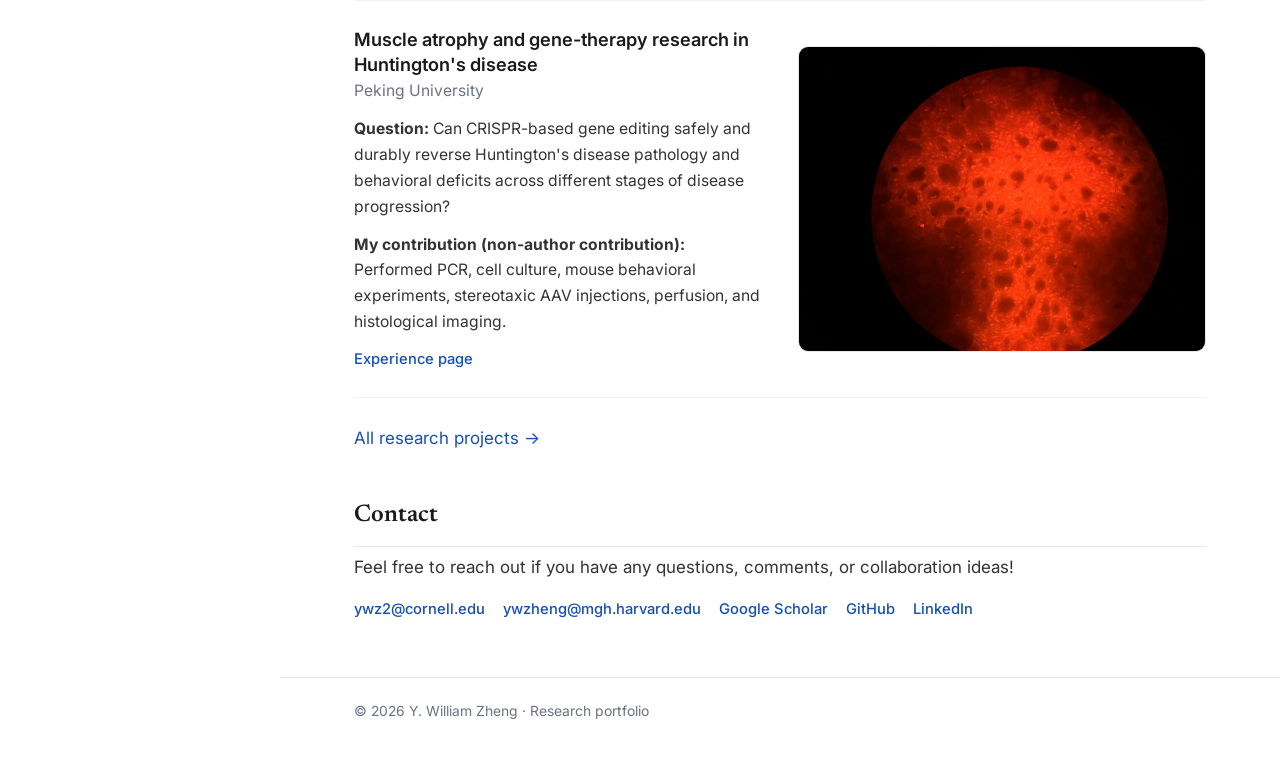
==== commit 8726baf9: "feat(site): add bioRxiv Radar link to sidebar" ====
--- a/index.html
+++ b/index.html
@@ -34,6 +34,7 @@
         <div class="side-links">
             <a href="https://scholar.google.com/citations?user=ODMxjj0AAAAJ&amp;hl=en" target="_blank" rel="noreferrer">Google Scholar</a>
             <a href="https://github.com/williamyixiangzheng" target="_blank" rel="noreferrer">GitHub</a>
+            <a href="https://github.com/williamyixiangzheng/biorxiv_radar" target="_blank" rel="noreferrer">bioRxiv Radar</a>
             <a href="writing.html">Research Ideas</a>
             <a href="photography.html">Photography</a>
         </div>
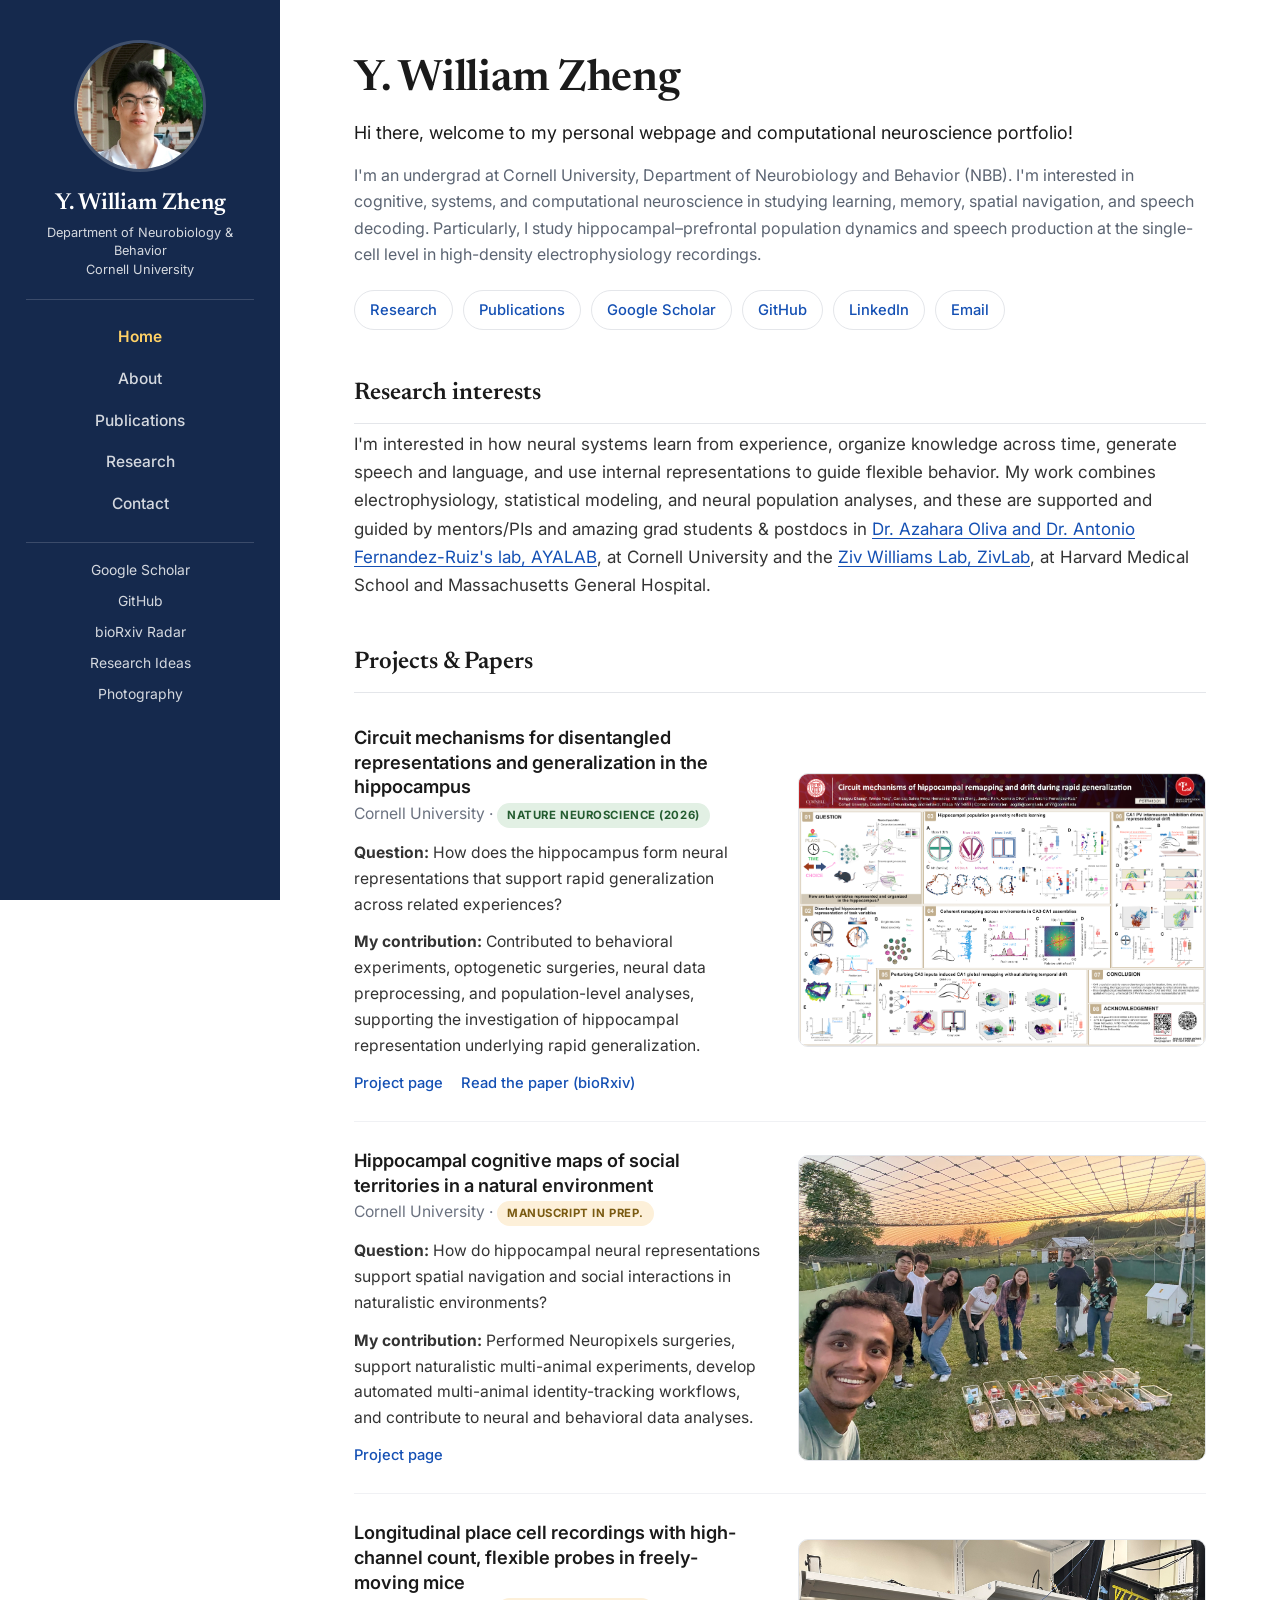
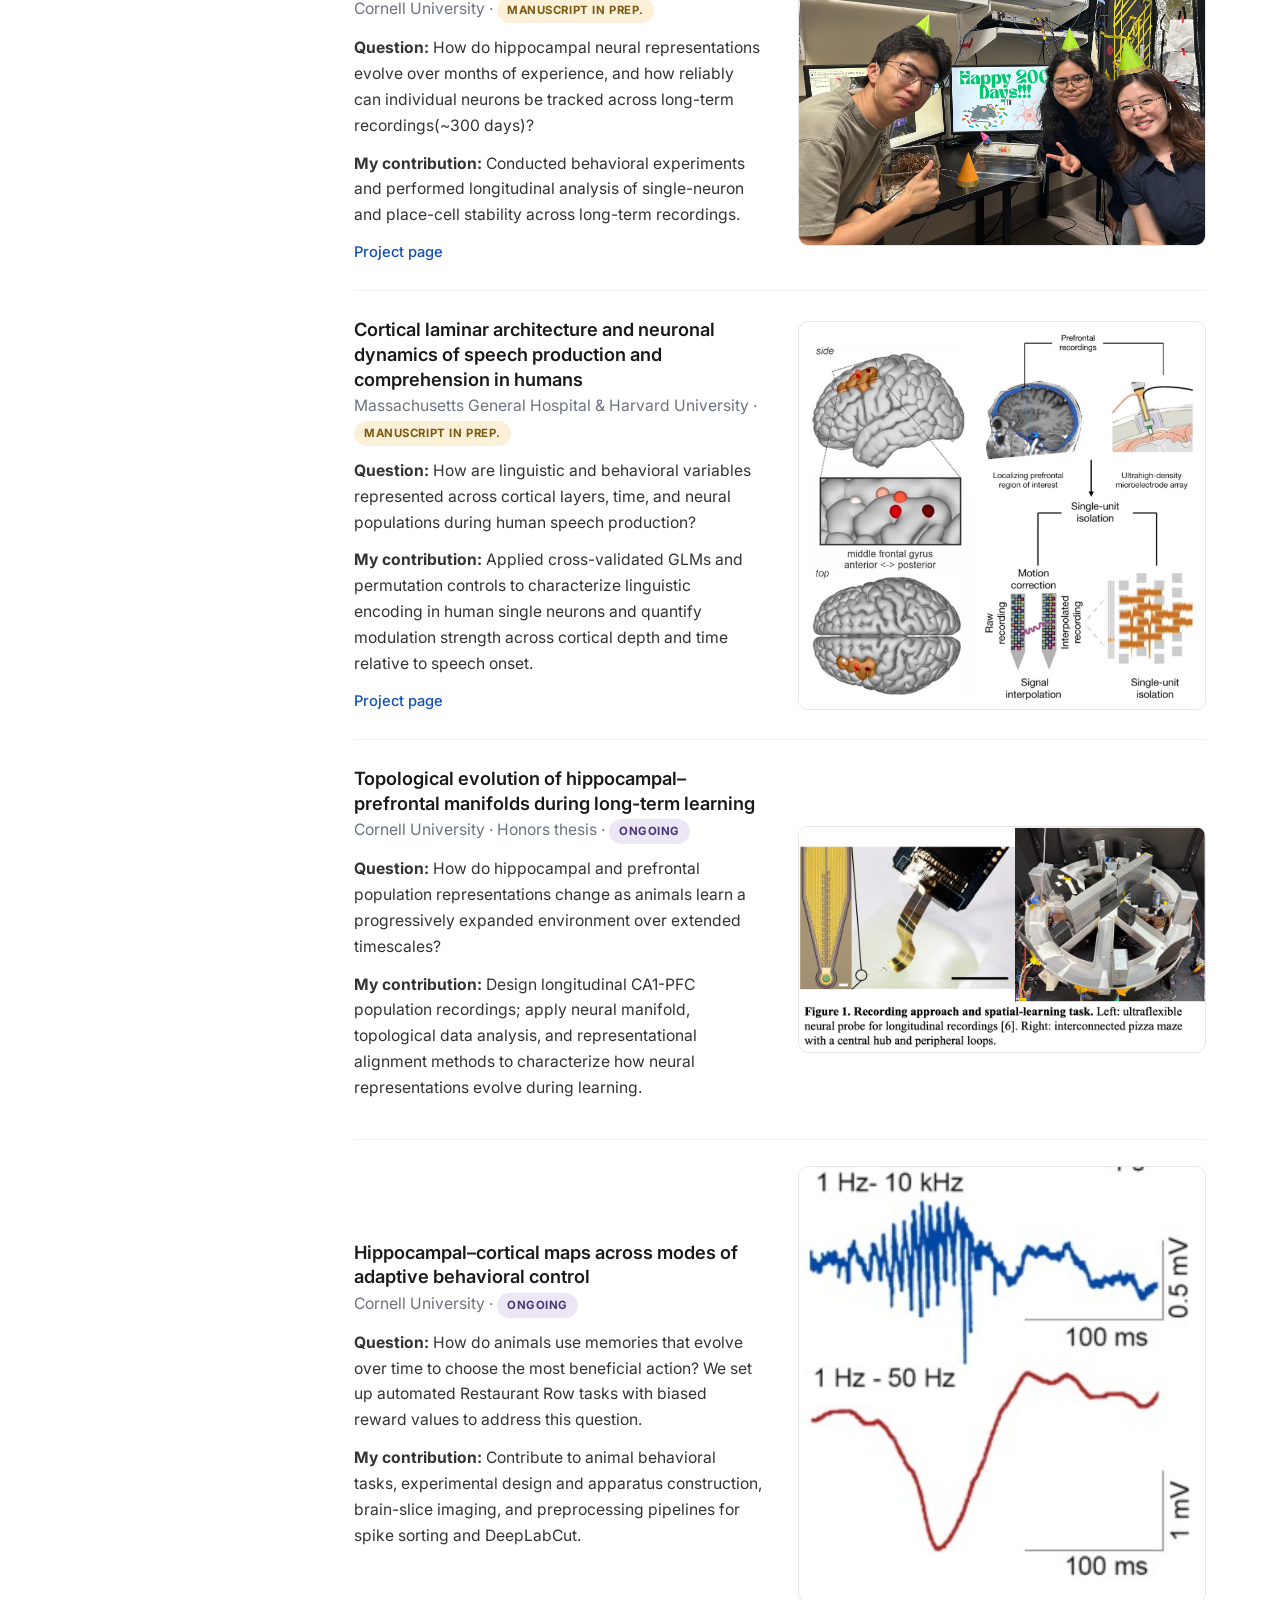
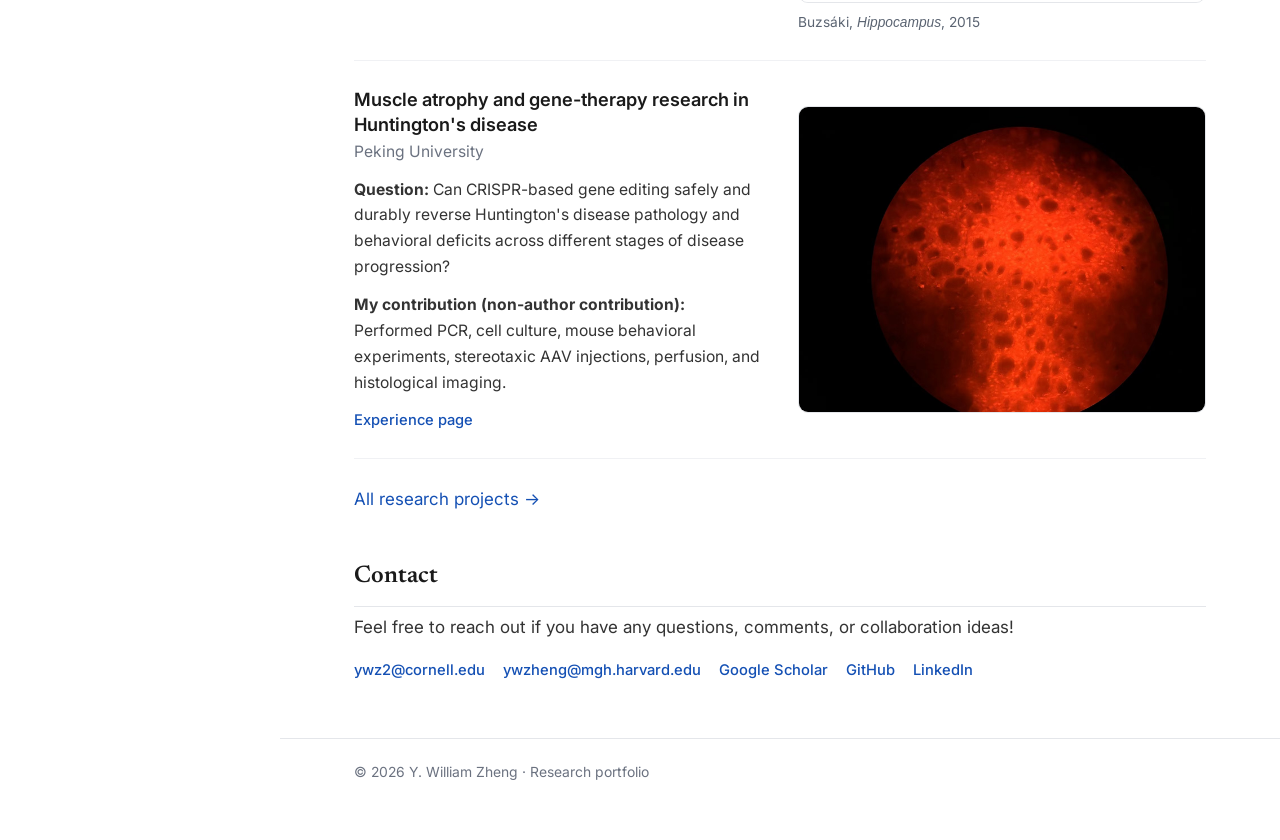
==== commit cf1bfac5: "feat(home): replace cognitive control photo with cited sharp-wave ripple figure" ====
--- a/index.html
+++ b/index.html
@@ -195,7 +195,8 @@
                             brain-slice imaging, and preprocessing pipelines for spike sorting and DeepLabCut.</p>
                         </div>
                         <figure class="card-figure">
-                            <img src="picture/cog_control_pic.jpg" alt="A rat with a tethered head-mounted recording implant, held in a gloved hand" loading="lazy">
+                            <img src="picture/ripple.png" alt="Hippocampal sharp wave-ripple: wideband trace (1 Hz to 10 kHz) showing a fast ripple oscillation above the low-pass trace (1 to 50 Hz) showing the accompanying sharp wave" loading="lazy">
+                            <figcaption>Buzs&aacute;ki, <em>Hippocampus</em>, 2015</figcaption>
                         </figure>
                     </article>
 
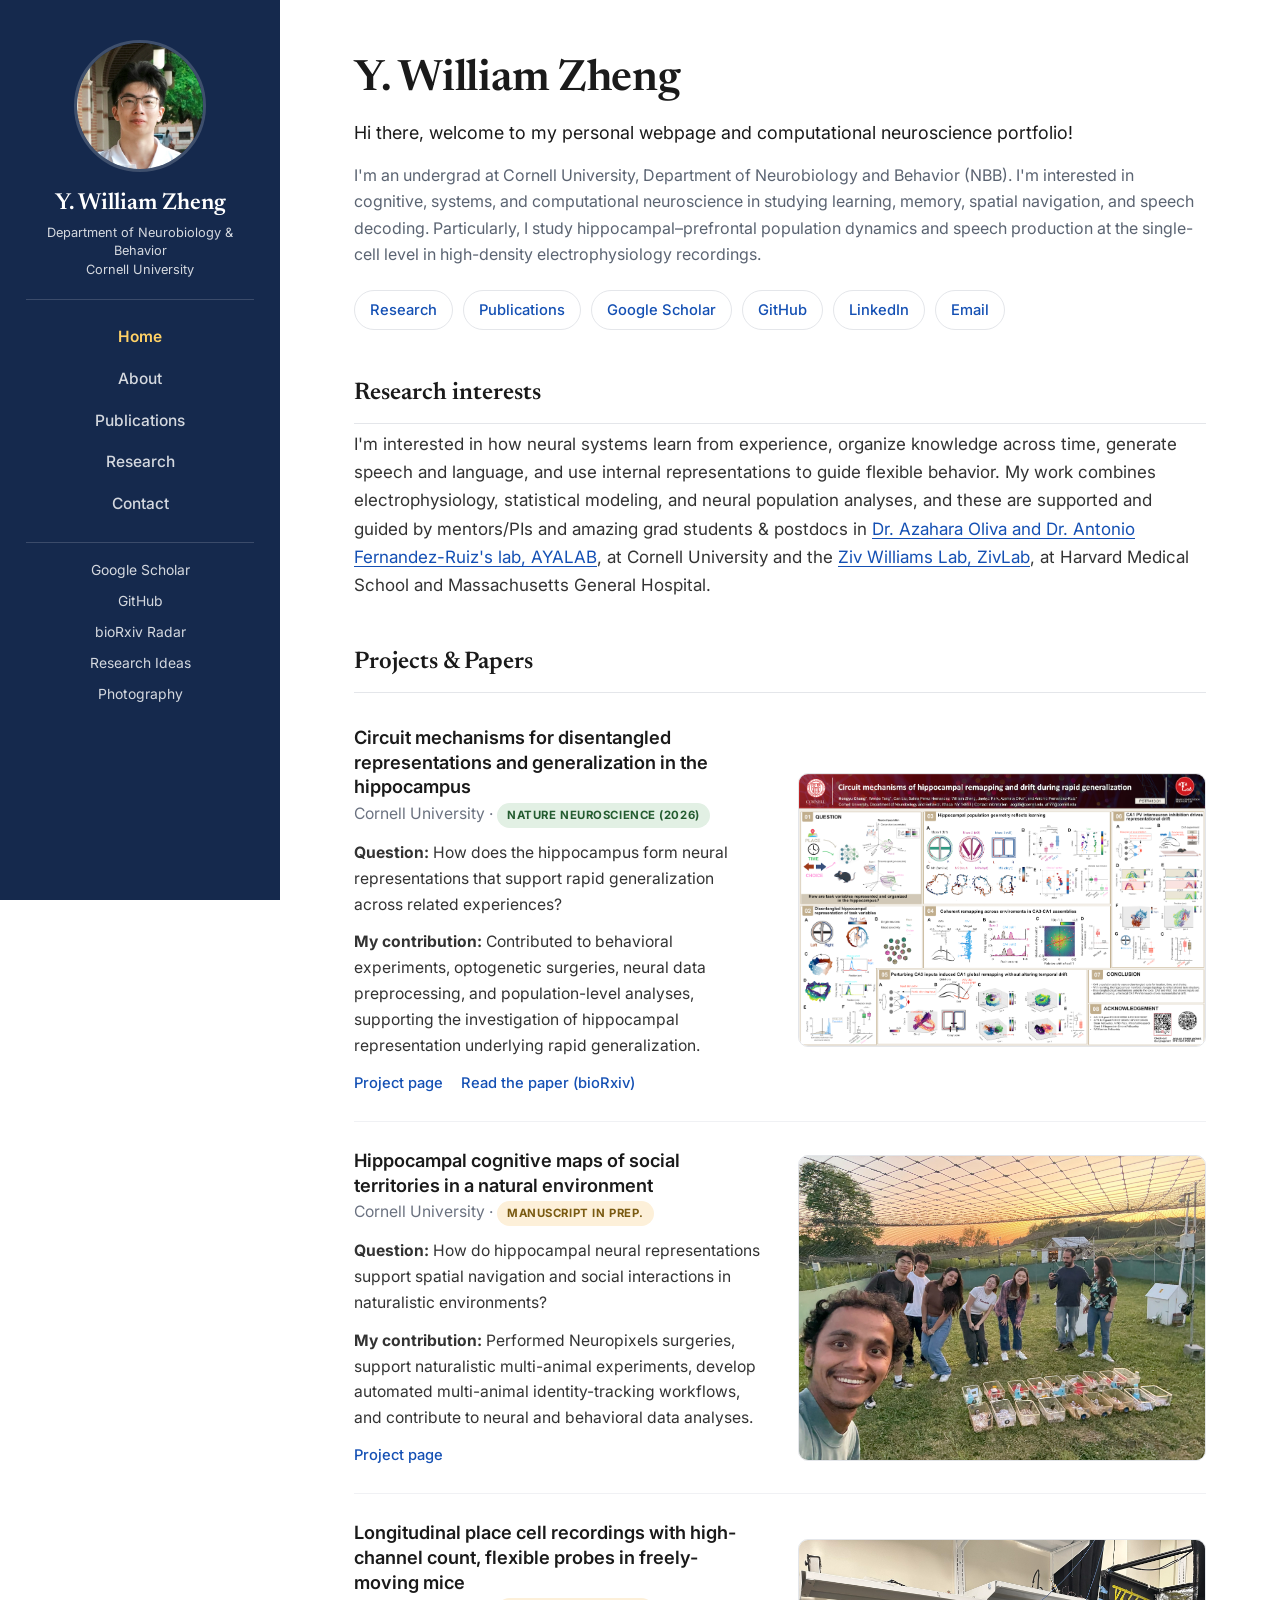
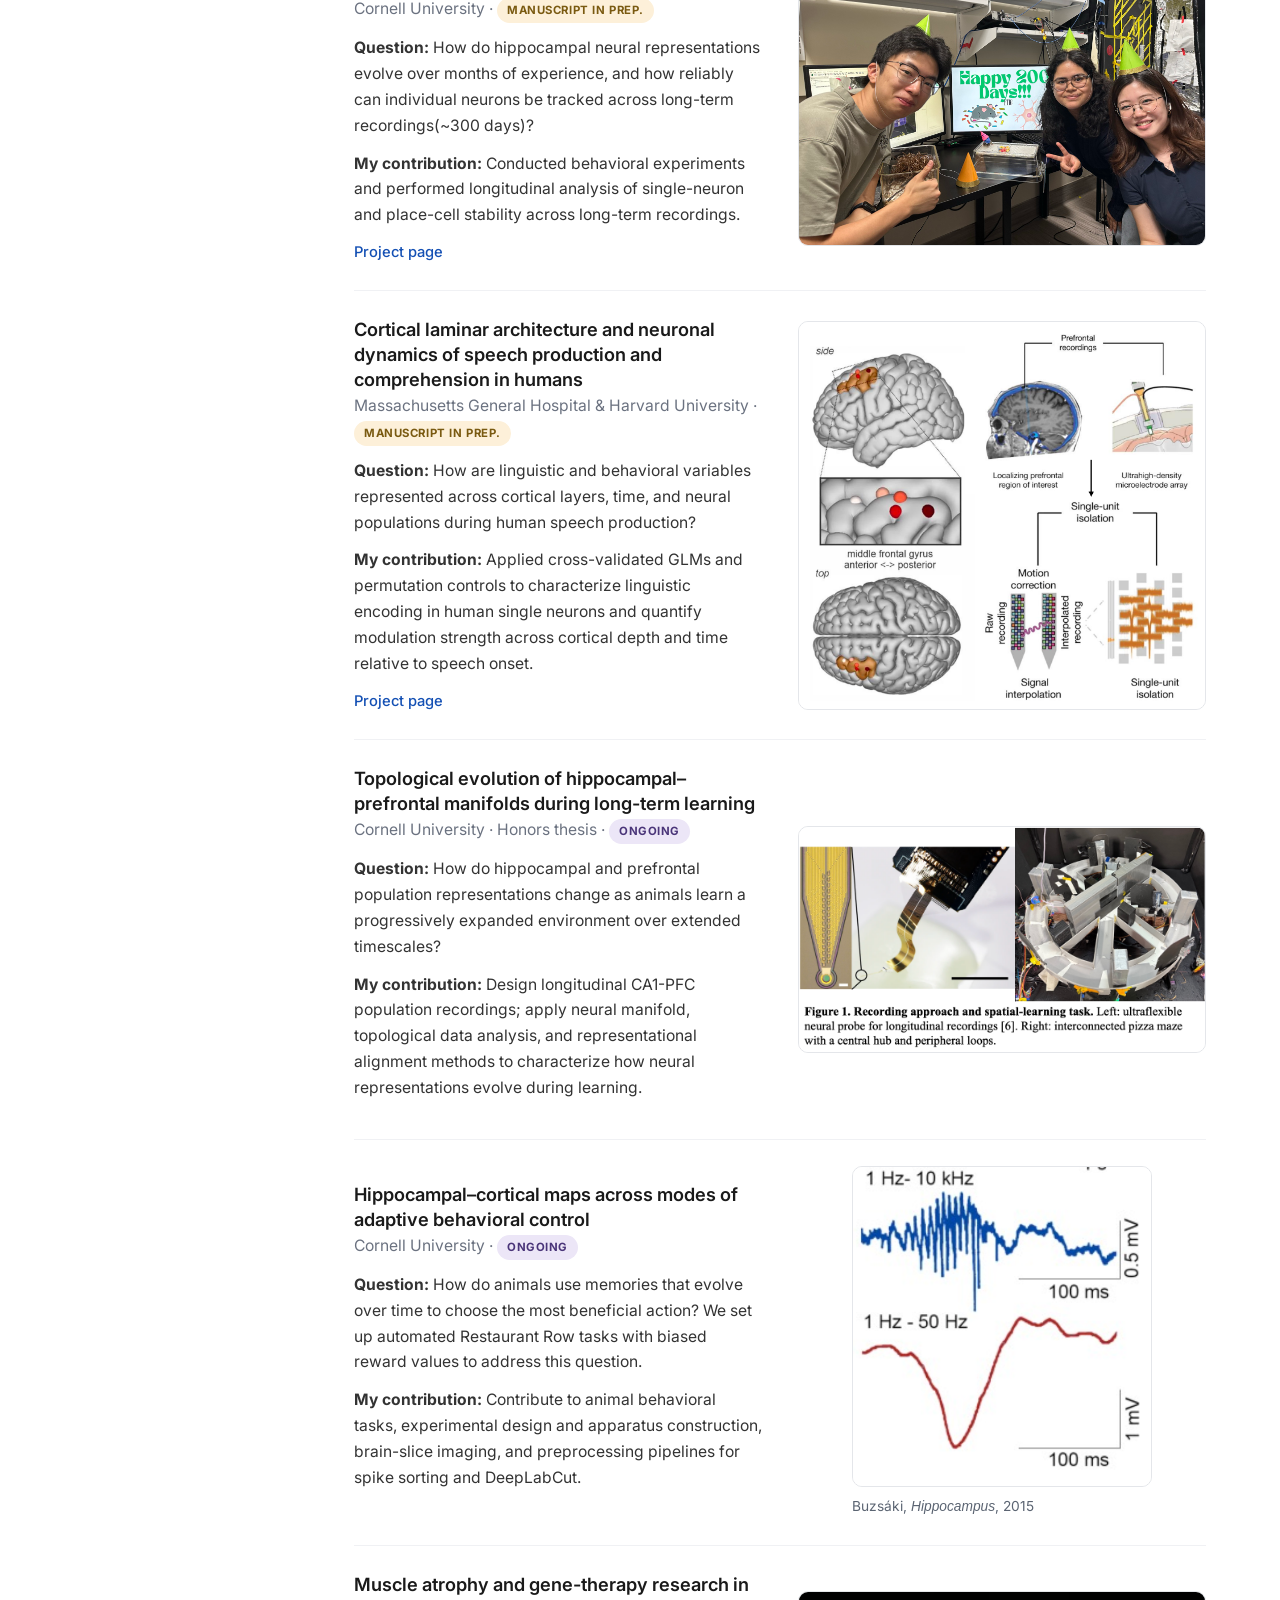
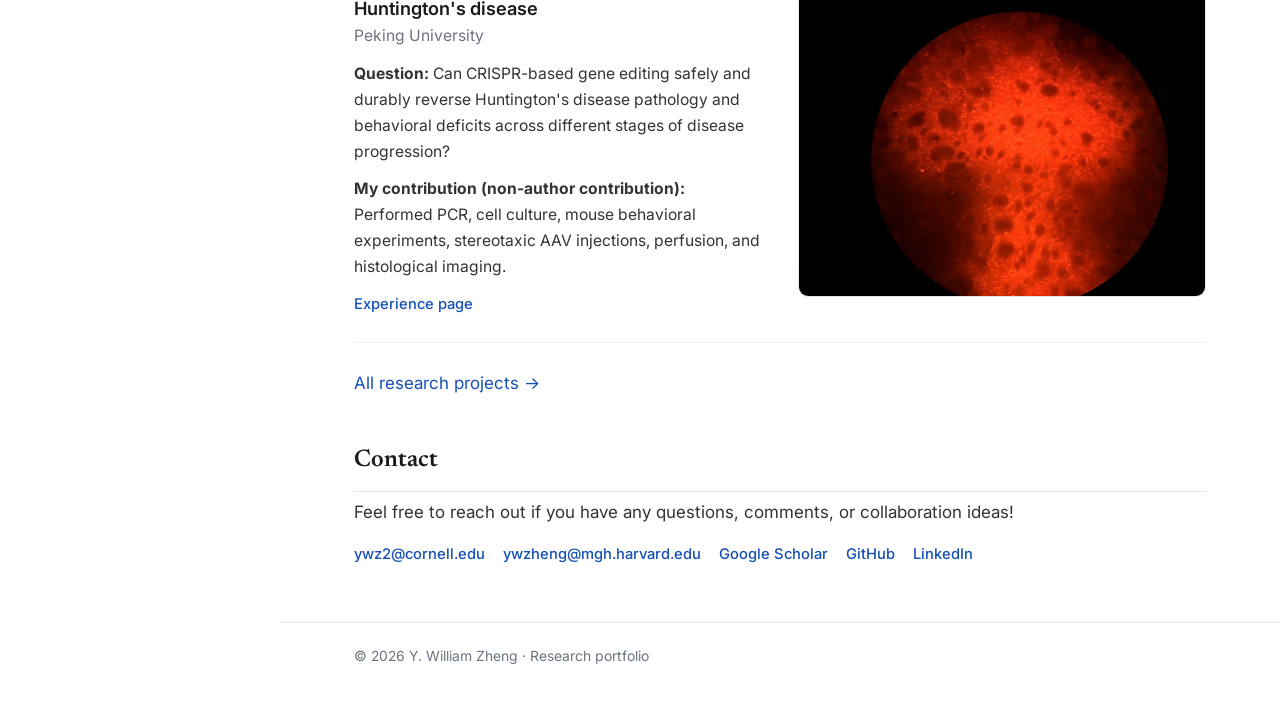
==== commit 0a86a66a: "style(home): shrink the sharp-wave ripple figure" ====
--- a/index.html
+++ b/index.html
@@ -194,7 +194,7 @@
                             <p><strong>My contribution:</strong> Contribute to animal behavioral tasks, experimental design and apparatus construction,
                             brain-slice imaging, and preprocessing pipelines for spike sorting and DeepLabCut.</p>
                         </div>
-                        <figure class="card-figure">
+                        <figure class="card-figure card-figure--small">
                             <img src="picture/ripple.png" alt="Hippocampal sharp wave-ripple: wideband trace (1 Hz to 10 kHz) showing a fast ripple oscillation above the low-pass trace (1 to 50 Hz) showing the accompanying sharp wave" loading="lazy">
                             <figcaption>Buzs&aacute;ki, <em>Hippocampus</em>, 2015</figcaption>
                         </figure>
--- a/assets/site.css
+++ b/assets/site.css
@@ -335,6 +335,8 @@
     align-items: center;
 }
 .card-figure { margin: 0; }
+/* For tall images that would otherwise dominate the card. */
+.card-figure--small { width: 100%; max-width: 300px; justify-self: center; }
 @media (max-width: 700px) {
     .featured .card--figure { grid-template-columns: 1fr; }
     .card-figure { margin-top: 8px; }
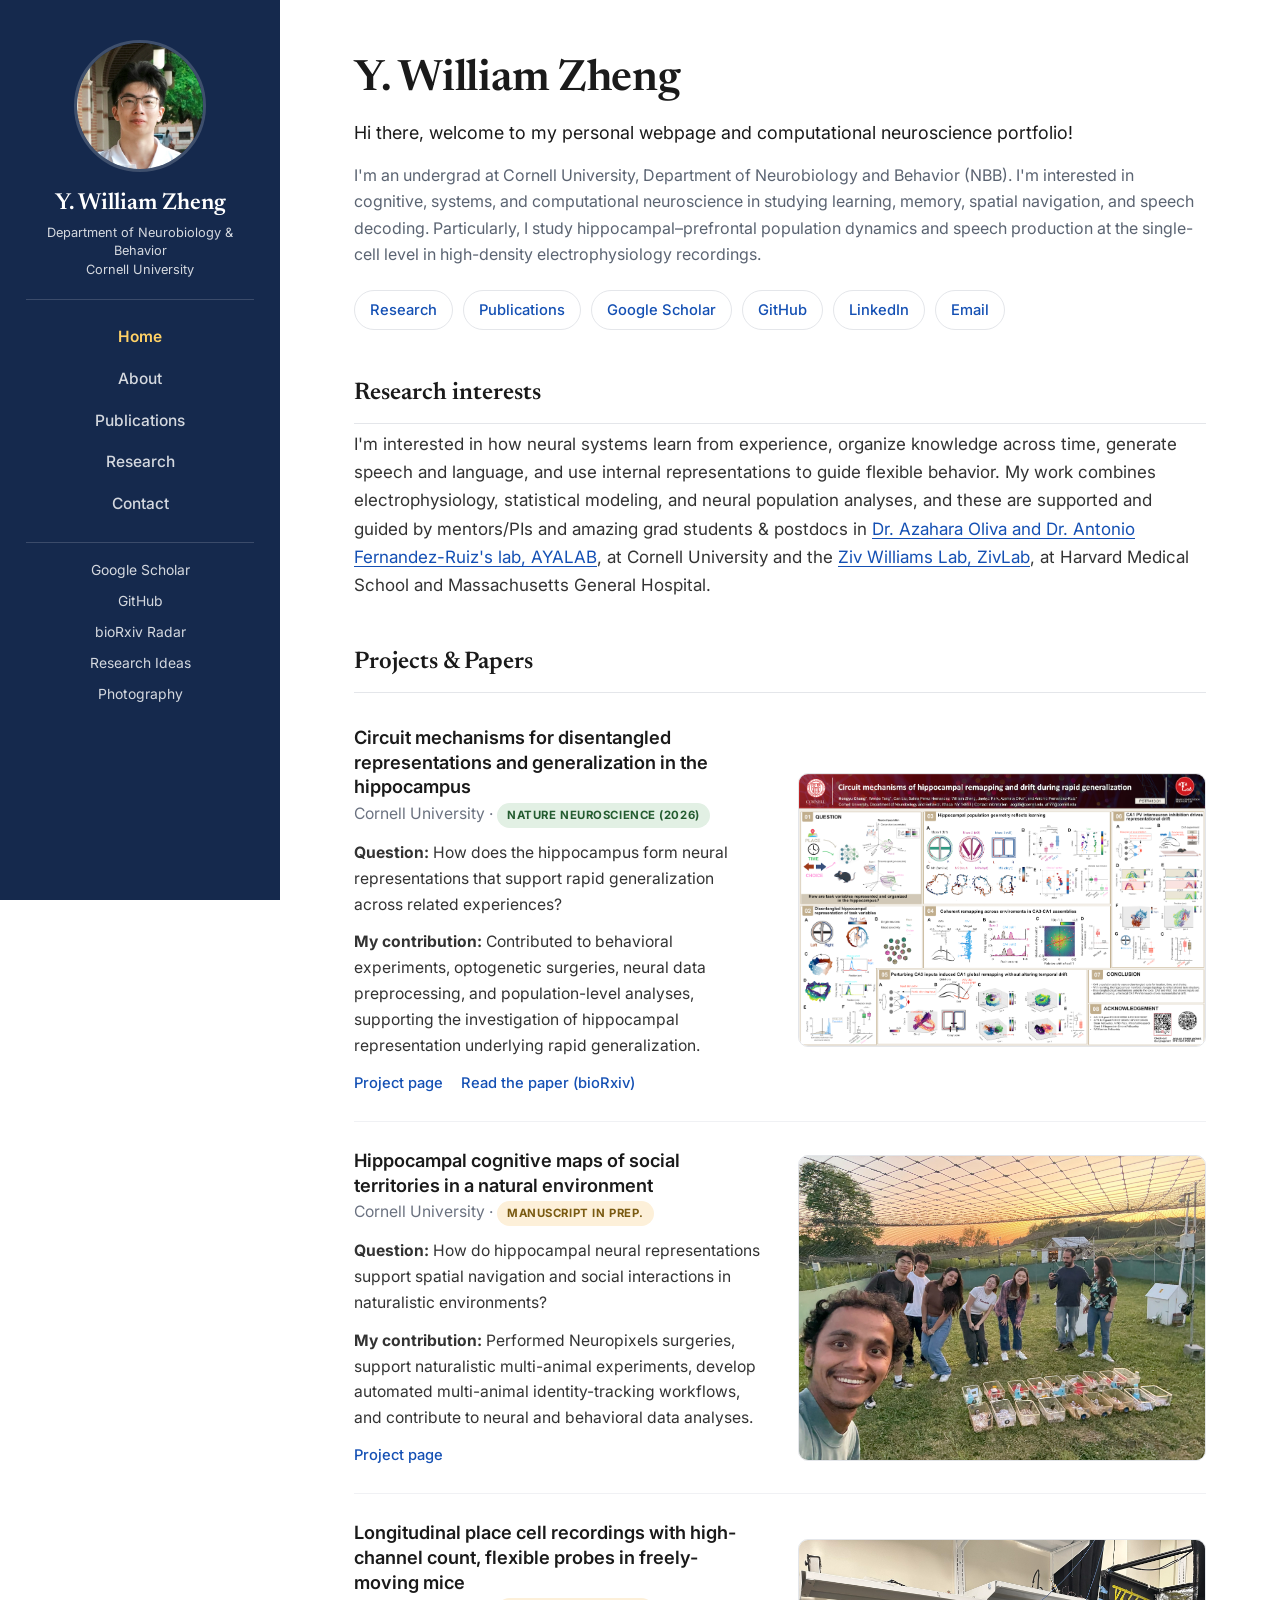
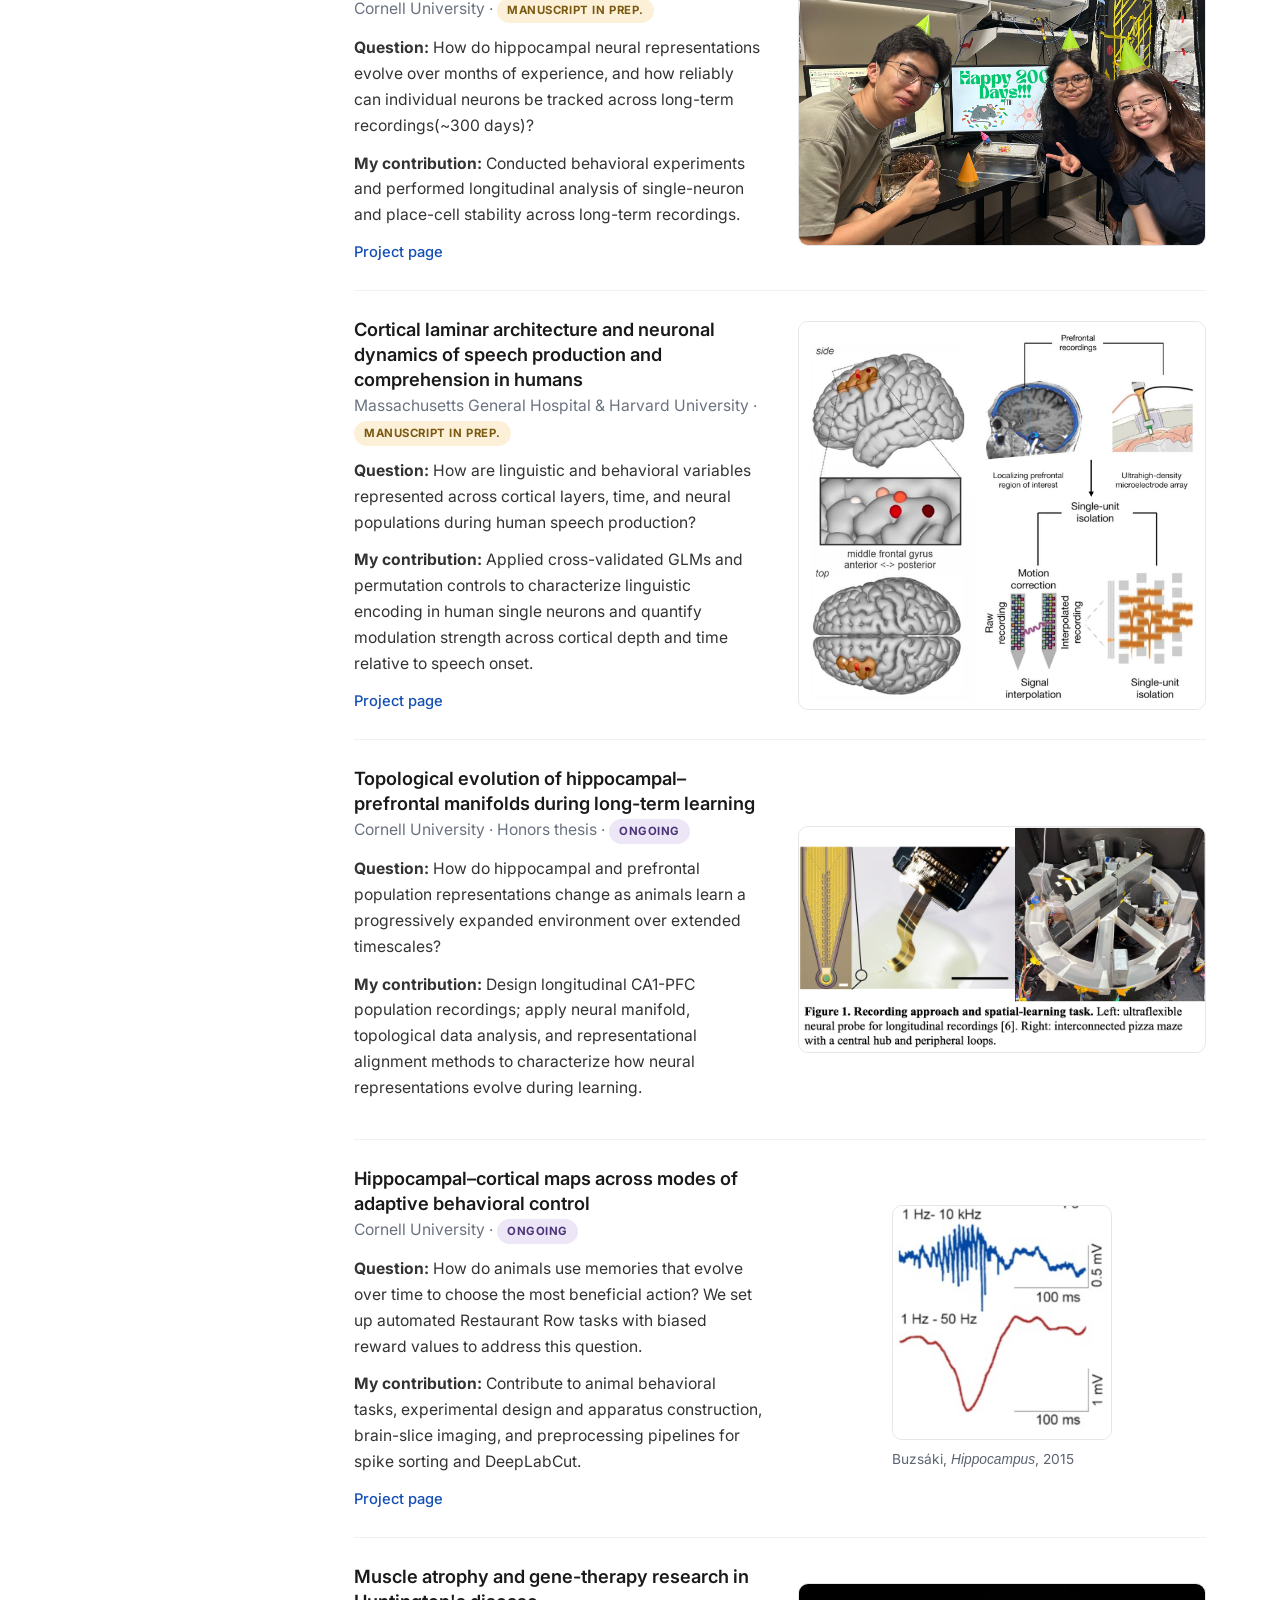
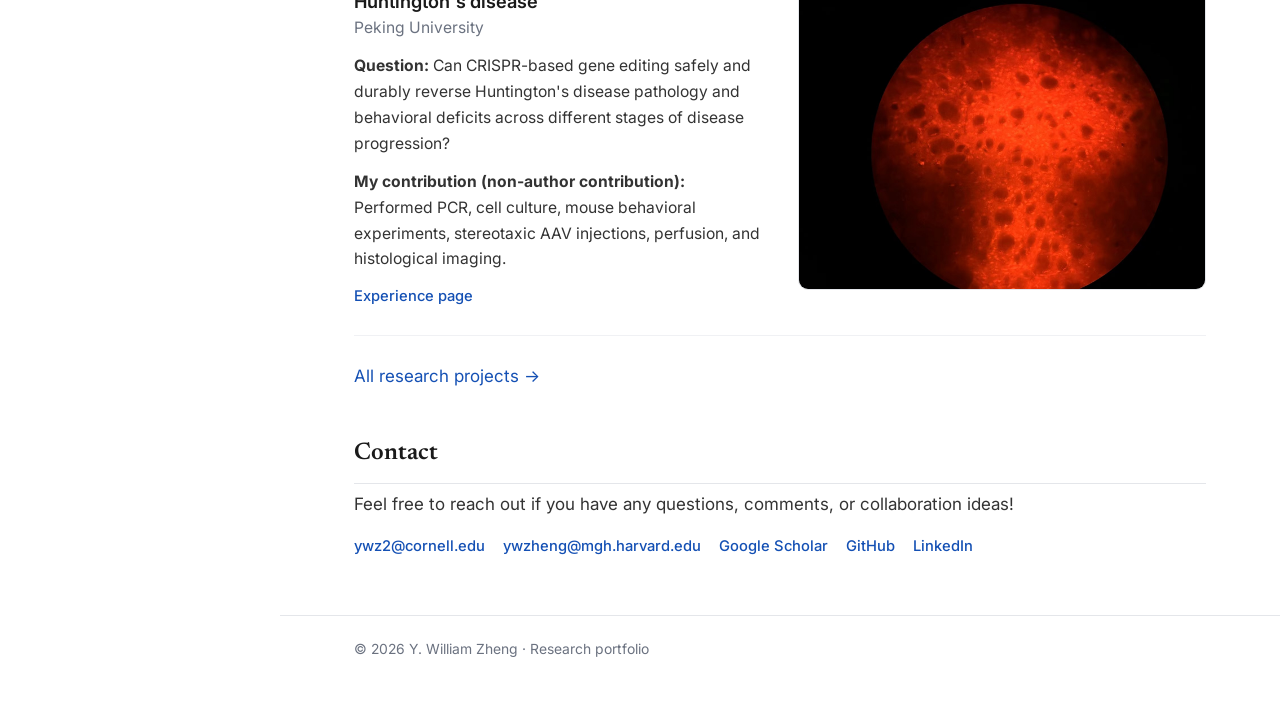
==== commit 89821ae8: "feat(site): add cognitive map control project page with SfN 2026 abstract" ====
--- a/index.html
+++ b/index.html
@@ -184,7 +184,7 @@
                     <article class="card card--figure">
                         <div class="card-text">
                             <div class="card-head">
-                                <h3>Hippocampal&ndash;cortical maps across modes of adaptive behavioral control</h3>
+                                <h3><a href="Project_CogControl.html">Hippocampal&ndash;cortical maps across modes of adaptive behavioral control</a></h3>
                             </div>
                             <p class="card-meta">Cornell University &middot; <span class="pill pill--ongoing">ongoing</span></p>
                             <p>
@@ -193,6 +193,7 @@
                             </p>
                             <p><strong>My contribution:</strong> Contribute to animal behavioral tasks, experimental design and apparatus construction,
                             brain-slice imaging, and preprocessing pipelines for spike sorting and DeepLabCut.</p>
+                            <div class="row-links"><a href="Project_CogControl.html">Project page</a></div>
                         </div>
                         <figure class="card-figure card-figure--small">
                             <img src="picture/ripple.png" alt="Hippocampal sharp wave-ripple: wideband trace (1 Hz to 10 kHz) showing a fast ripple oscillation above the low-pass trace (1 to 50 Hz) showing the accompanying sharp wave" loading="lazy">
--- a/assets/site.css
+++ b/assets/site.css
@@ -336,7 +336,7 @@
 }
 .card-figure { margin: 0; }
 /* For tall images that would otherwise dominate the card. */
-.card-figure--small { width: 100%; max-width: 300px; justify-self: center; }
+.card-figure--small { width: 100%; max-width: 220px; justify-self: center; }
 @media (max-width: 700px) {
     .featured .card--figure { grid-template-columns: 1fr; }
     .card-figure { margin-top: 8px; }
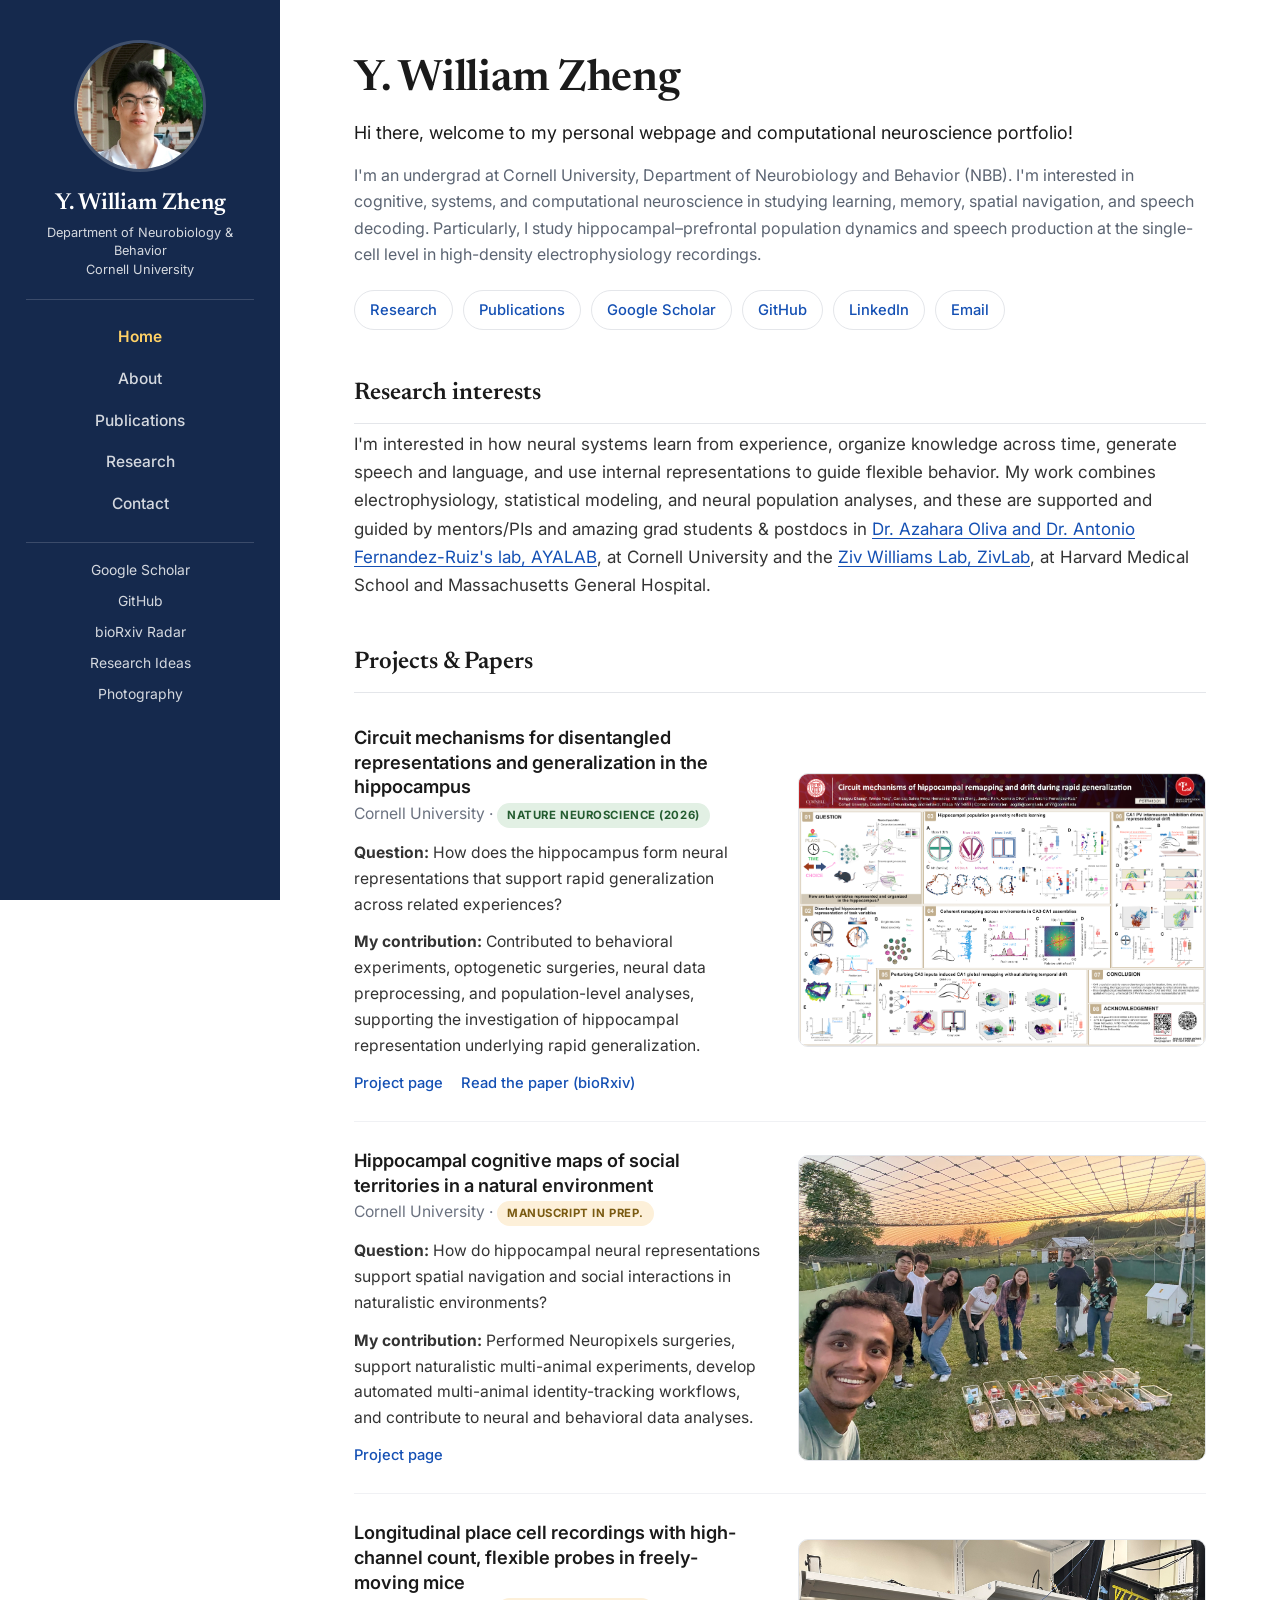
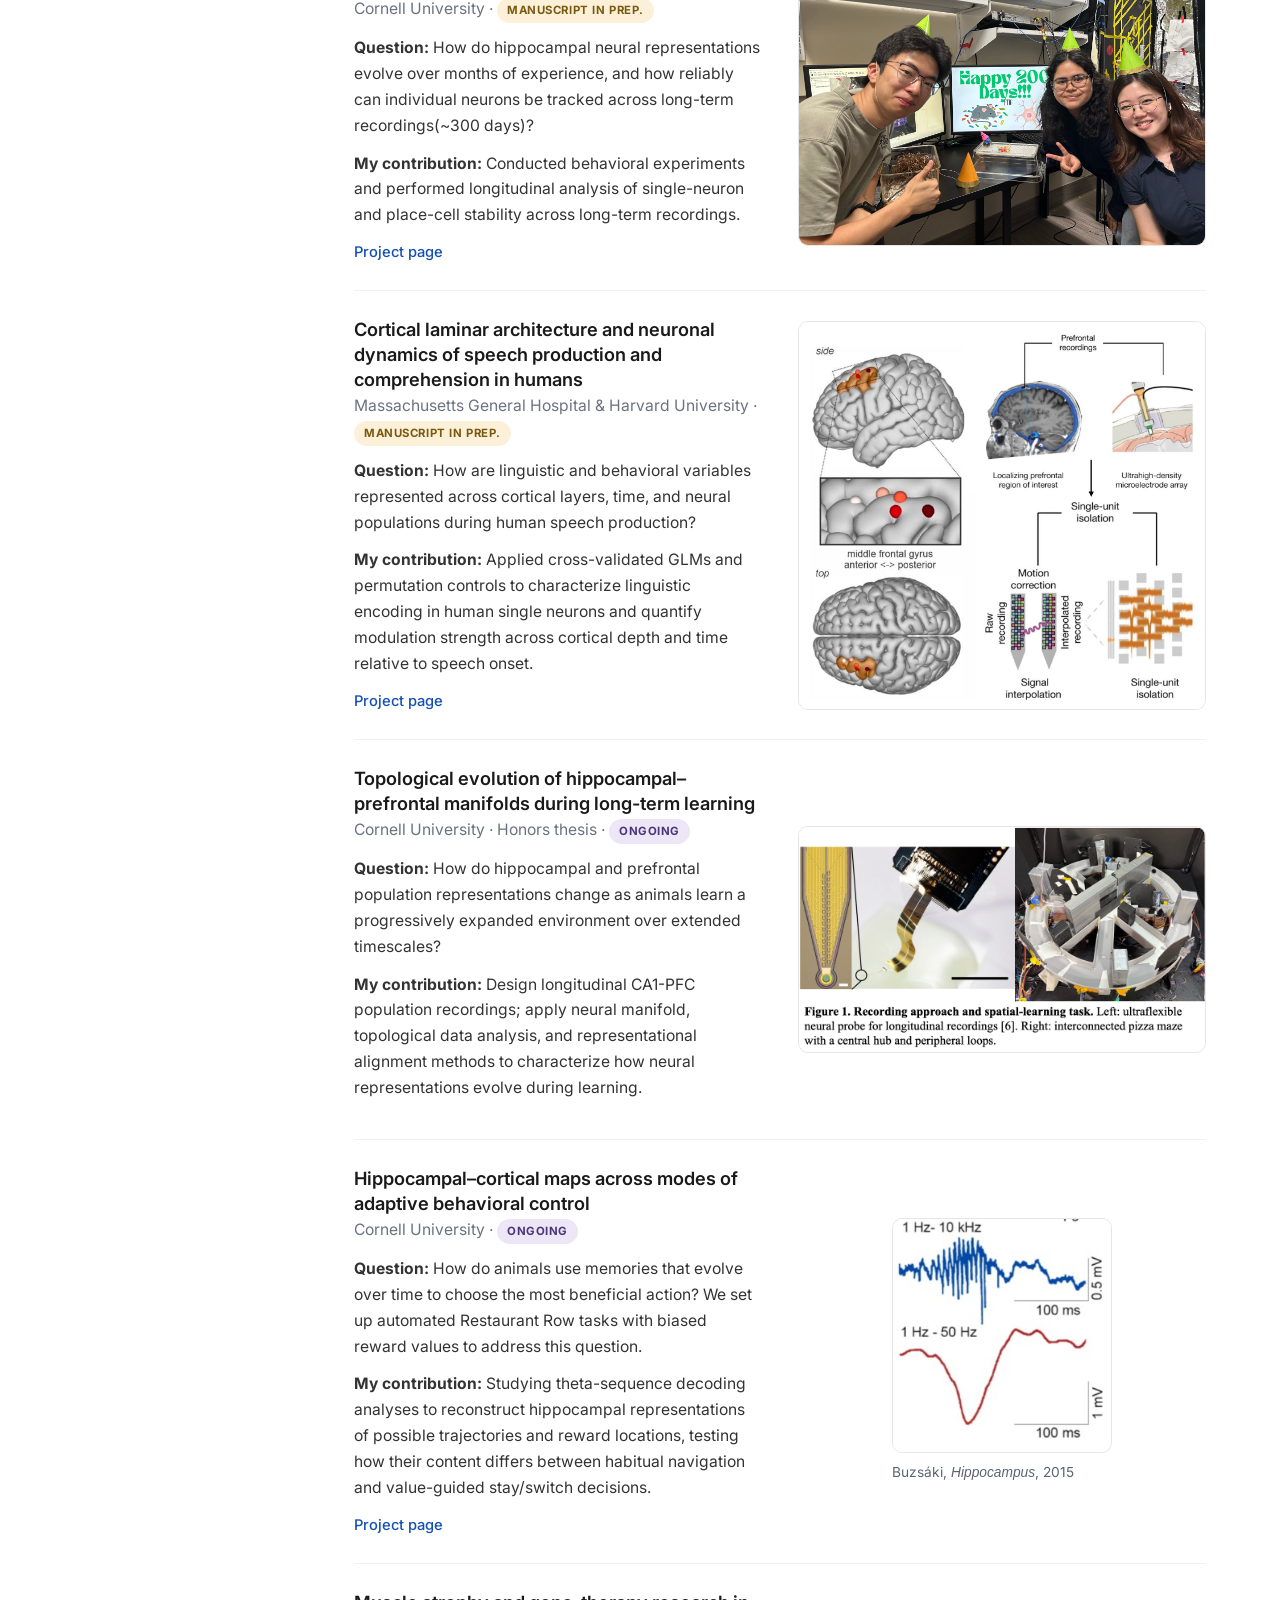
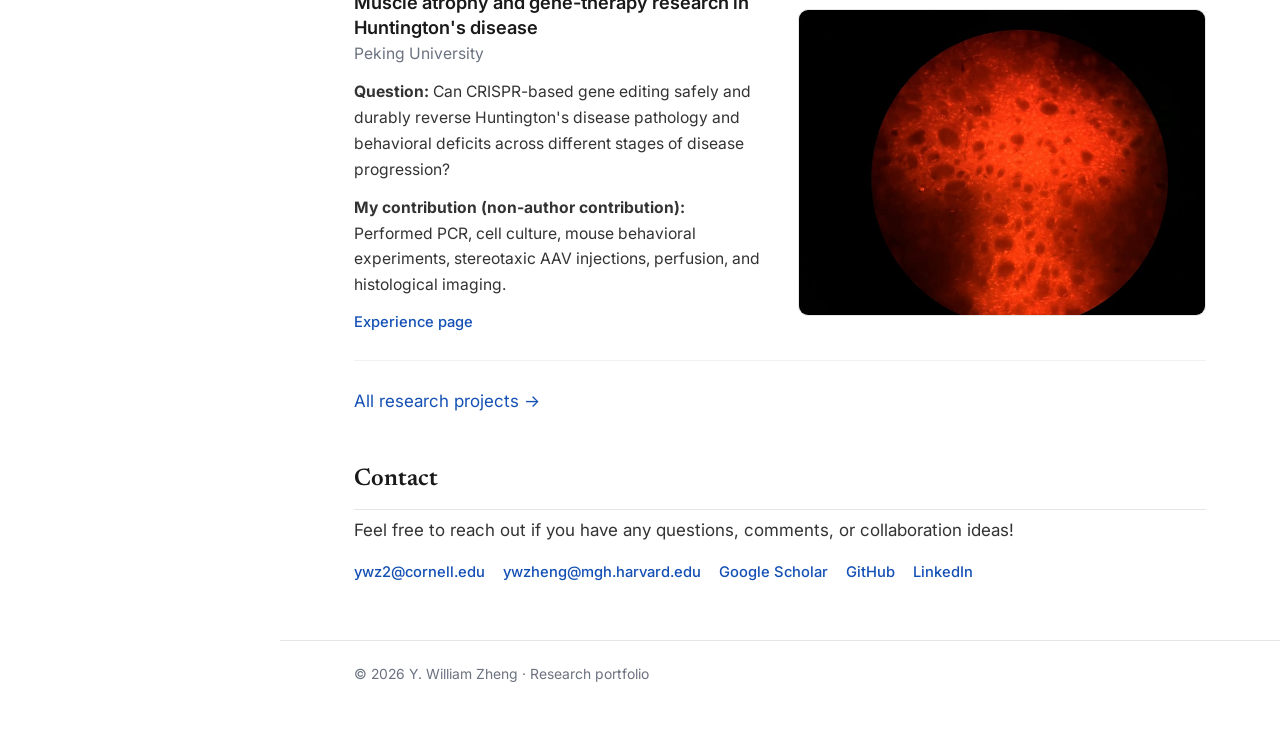
==== commit f3992260: "docs(site): update cognitive map control contribution to theta-sequence decoding work" ====
--- a/index.html
+++ b/index.html
@@ -191,8 +191,9 @@
                                 <strong>Question:</strong> How do animals use memories that evolve over time to choose the most beneficial action?
                                 We set up automated Restaurant Row tasks with biased reward values to address this question.
                             </p>
-                            <p><strong>My contribution:</strong> Contribute to animal behavioral tasks, experimental design and apparatus construction,
-                            brain-slice imaging, and preprocessing pipelines for spike sorting and DeepLabCut.</p>
+                            <p><strong>My contribution:</strong> Studying theta-sequence decoding analyses to reconstruct hippocampal representations
+                            of possible trajectories and reward locations, testing how their content differs between habitual navigation
+                            and value-guided stay/switch decisions.</p>
                             <div class="row-links"><a href="Project_CogControl.html">Project page</a></div>
                         </div>
                         <figure class="card-figure card-figure--small">
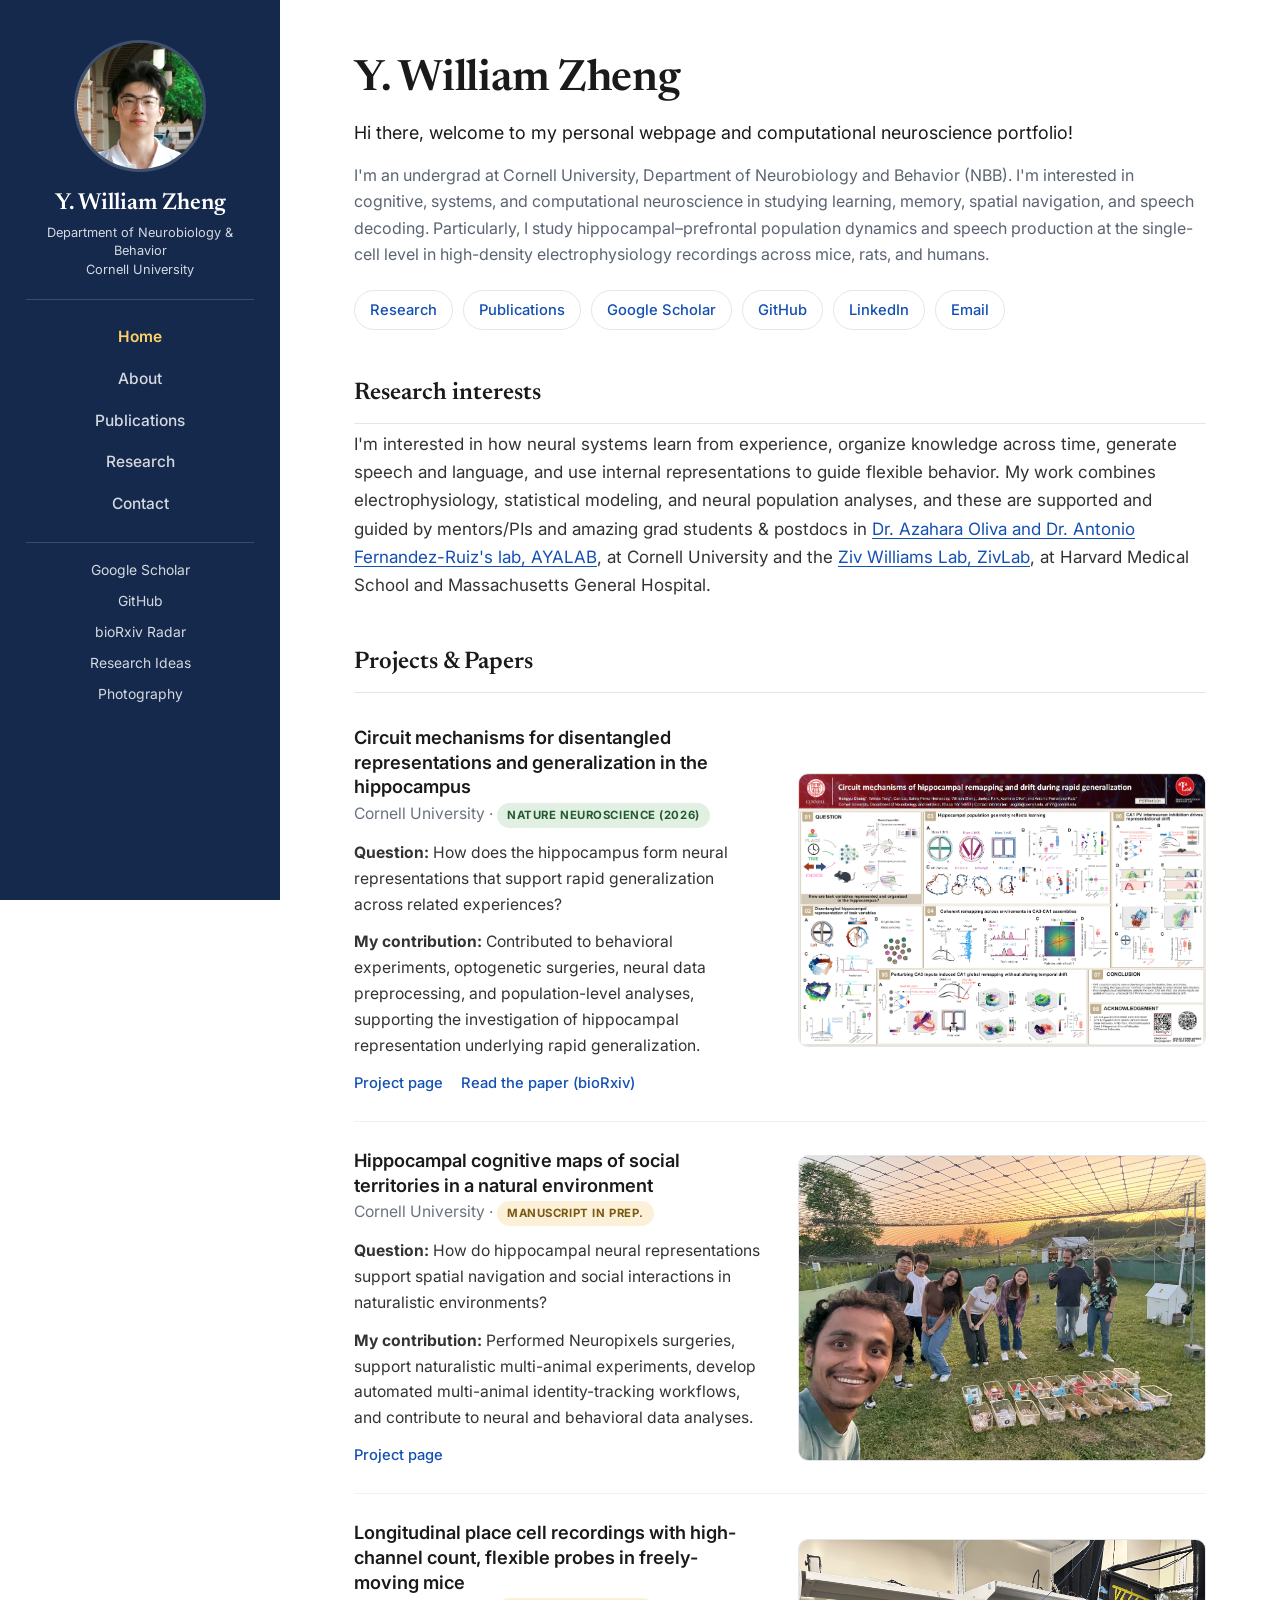
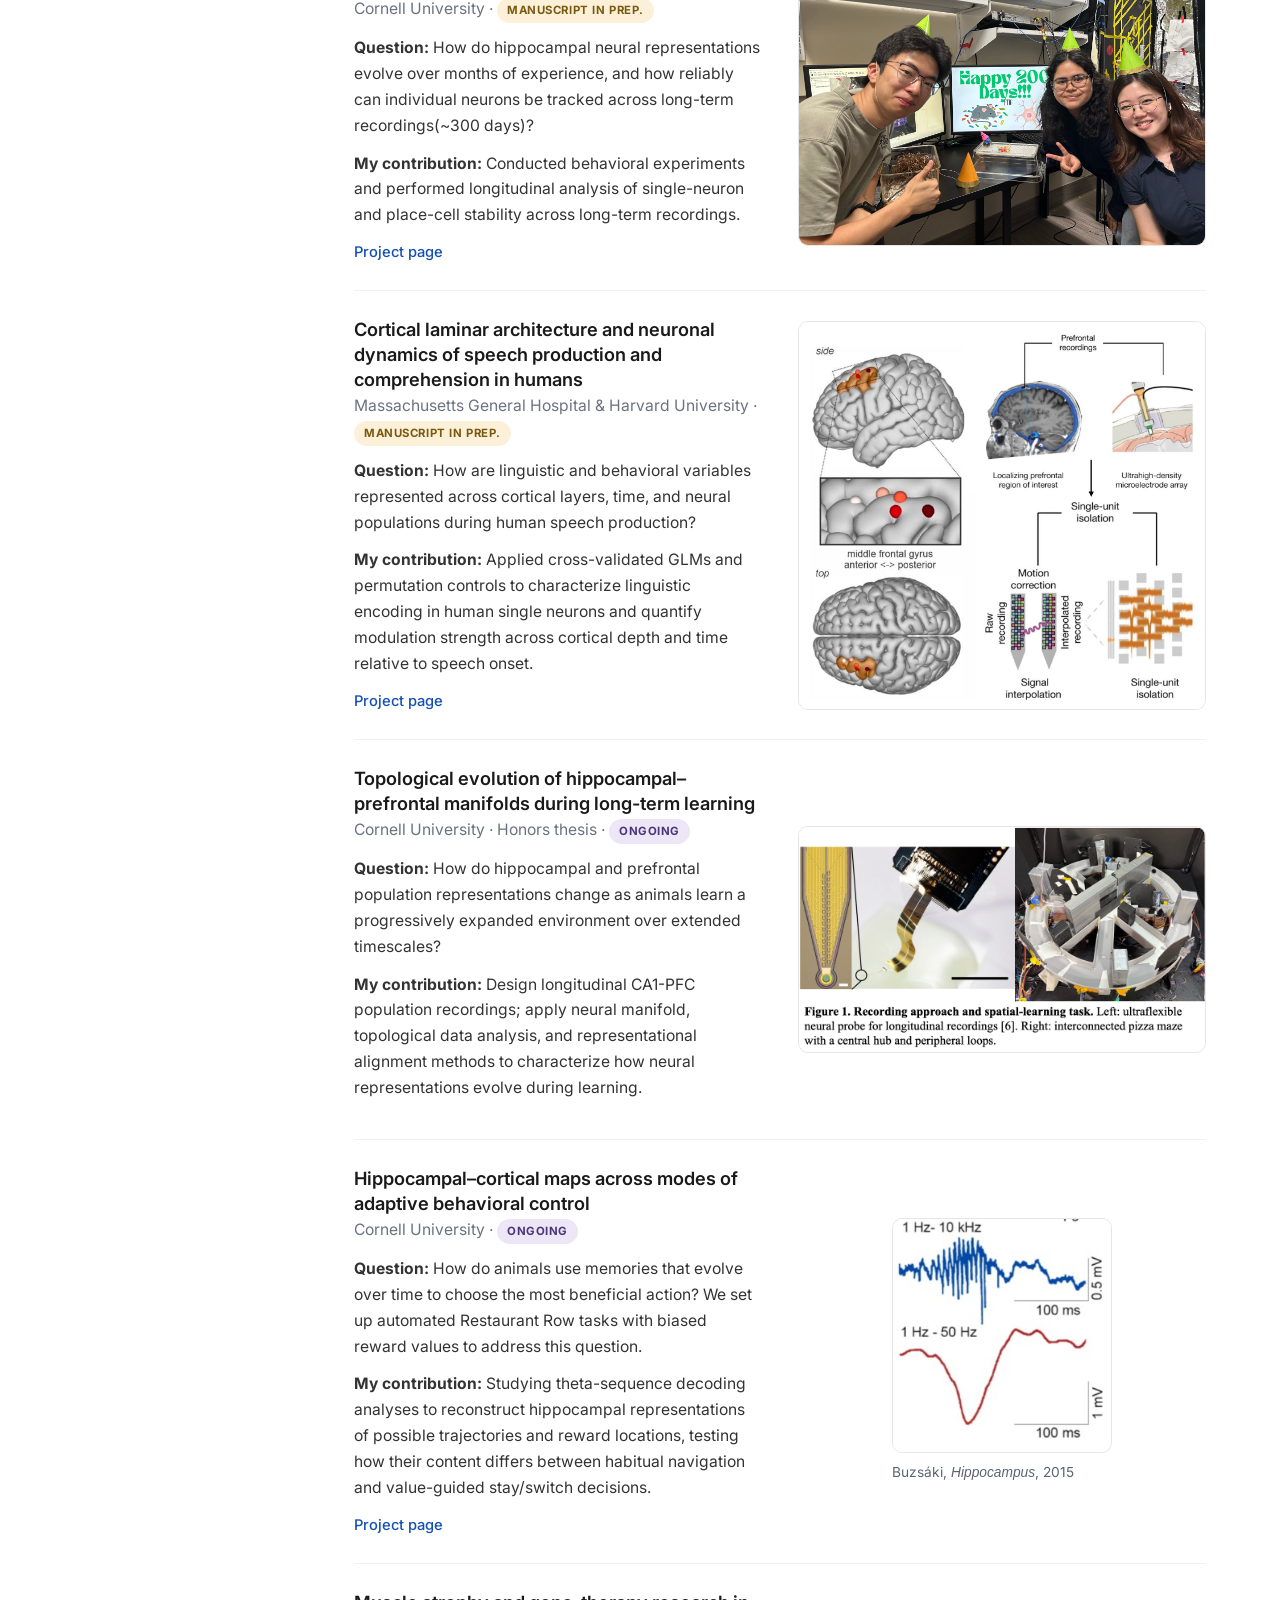
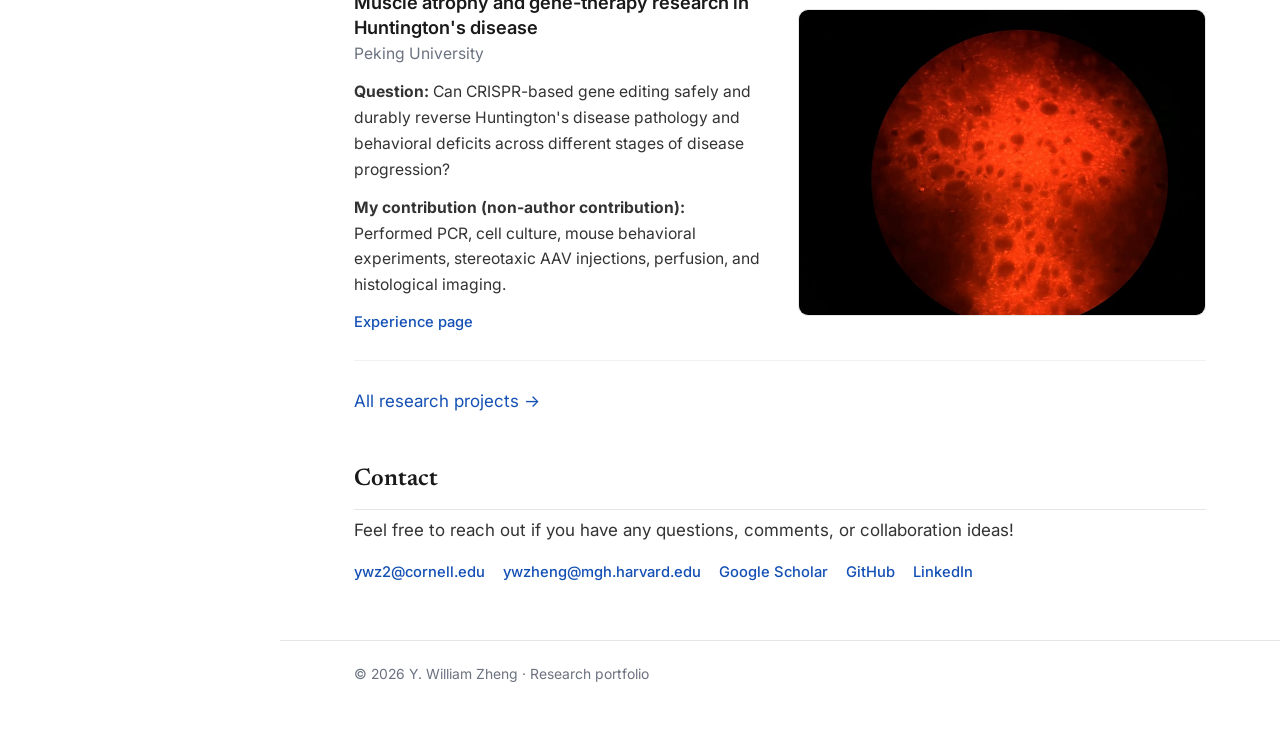
==== commit 070243c3: "docs(home): note recordings span mice, rats, and humans" ====
--- a/index.html
+++ b/index.html
@@ -51,7 +51,7 @@
                 I'm an undergrad at Cornell University, Department of Neurobiology and Behavior (NBB). I'm interested in
                 cognitive, systems, and computational neuroscience in studying learning, memory, spatial navigation, and speech decoding.
                 Particularly, I study hippocampal&ndash;prefrontal population dynamics and speech production at the single-cell level in
-                high-density electrophysiology recordings. 
+                high-density electrophysiology recordings across mice, rats, and humans.
             </p>
             <div class="hero-links">
                 <a href="research.html">Research</a>
